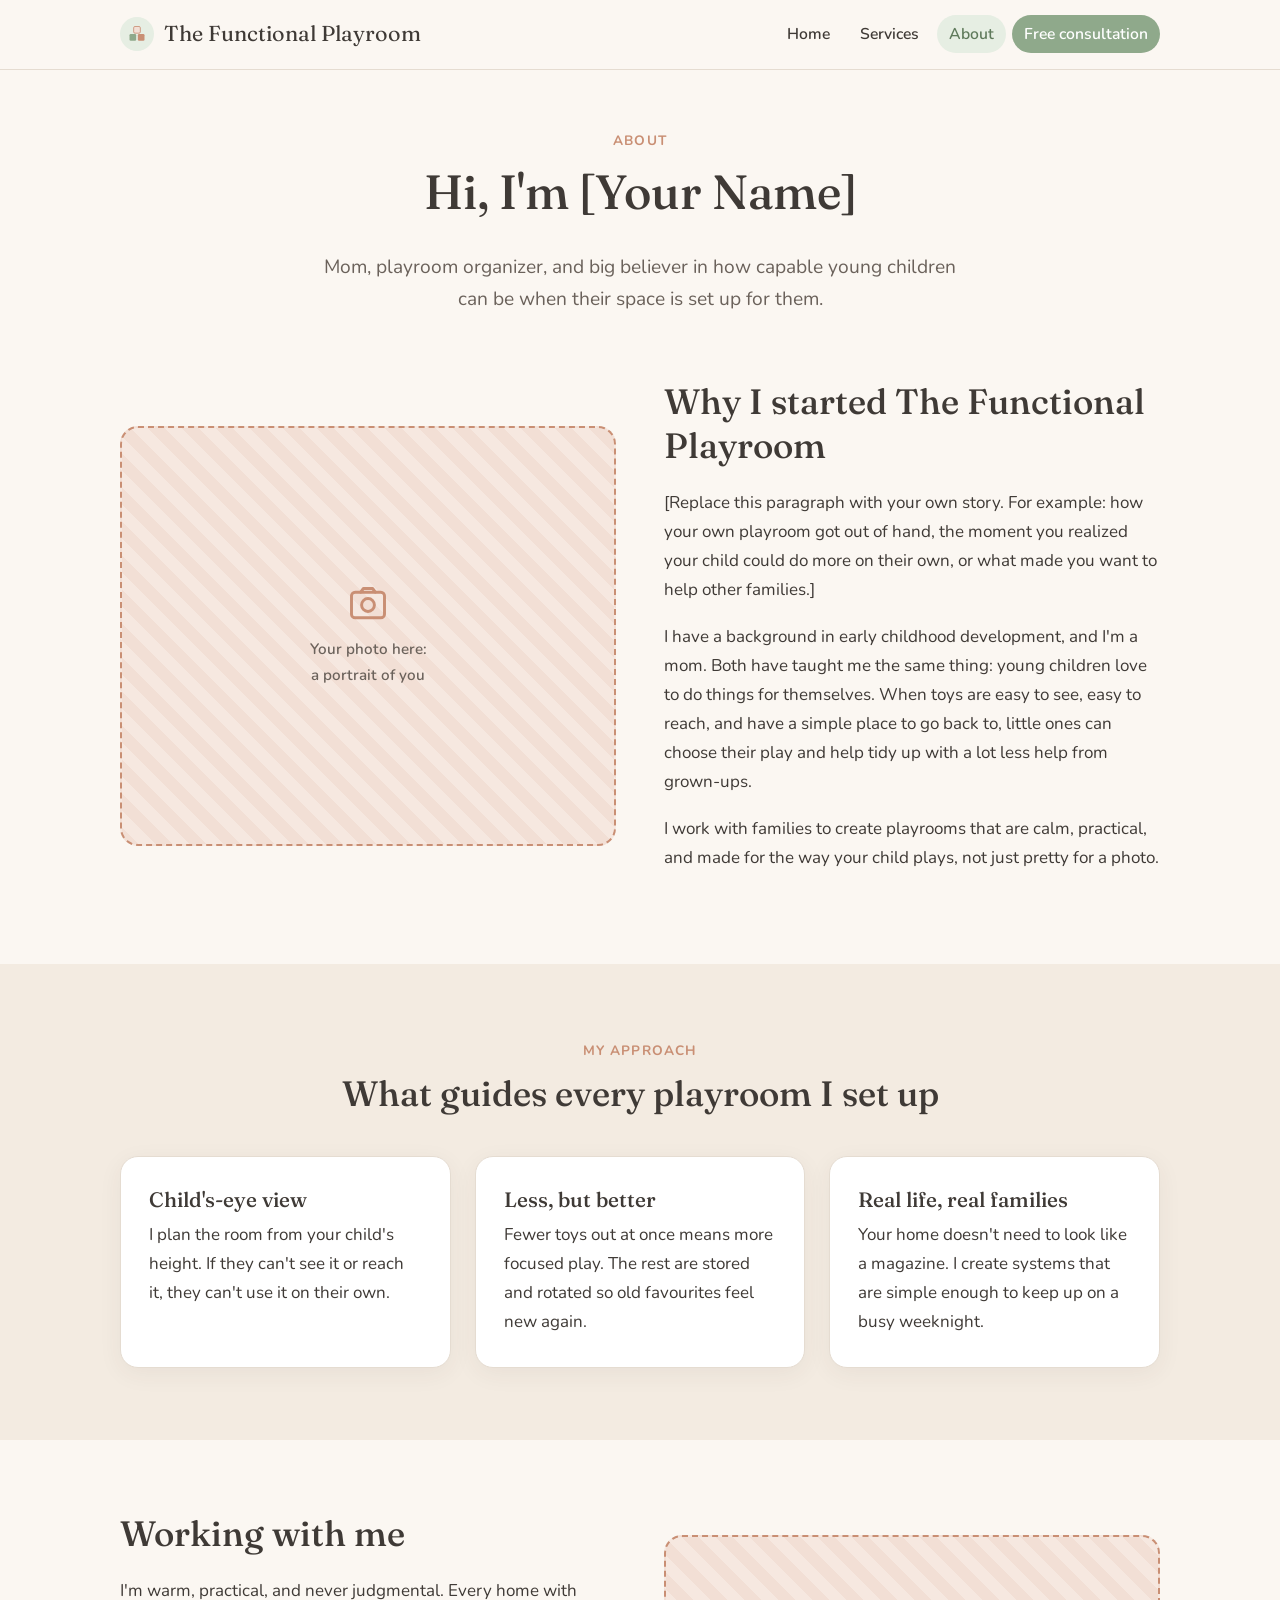
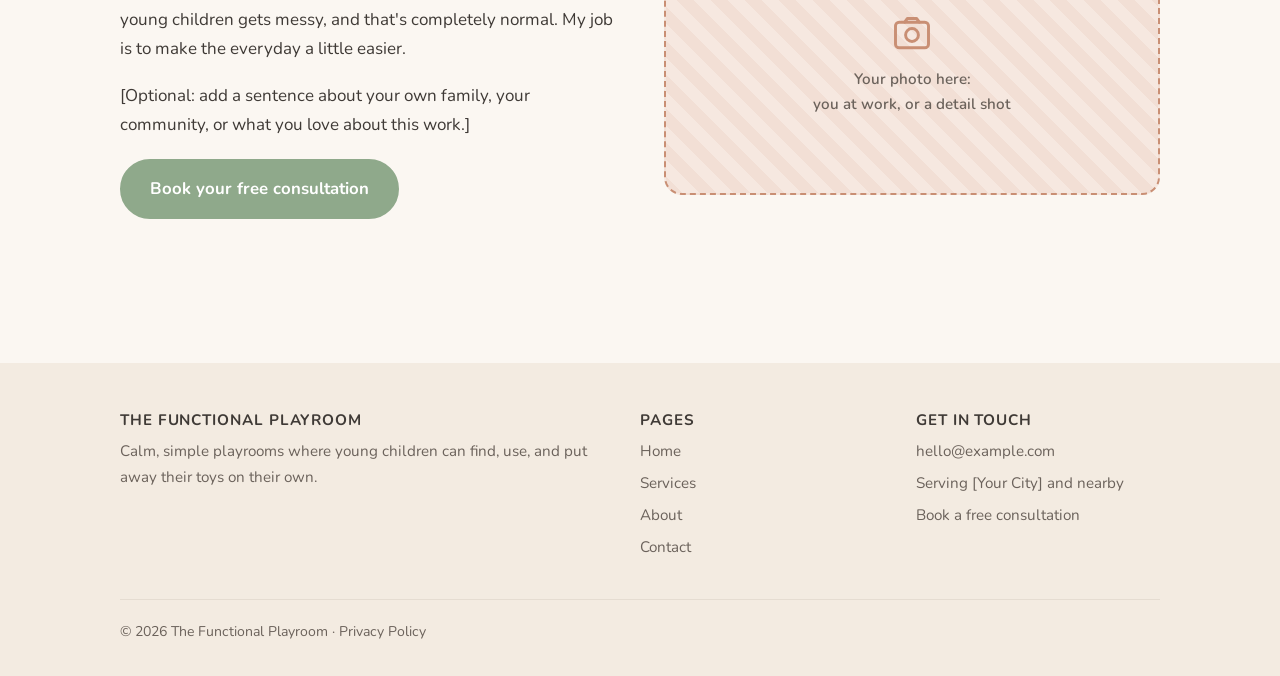
==== about.html @ 90bb5a56 "Build static website for The Functional Playroom Five pages (Home, Services, About, Contact, Privacy" ====
<!DOCTYPE html>
<html lang="en">
<head>
  <meta charset="UTF-8">
  <meta name="viewport" content="width=device-width, initial-scale=1">
  <title>About | The Functional Playroom</title>
  <meta name="description" content="Meet the mom behind The Functional Playroom, with a background in early childhood development.">
  <link rel="preconnect" href="https://fonts.googleapis.com">
  <link rel="preconnect" href="https://fonts.gstatic.com" crossorigin>
  <link href="https://fonts.googleapis.com/css2?family=Fraunces:opsz,wght@9..144,400;9..144,500&family=Nunito:wght@400;600;700&display=swap" rel="stylesheet">
  <link rel="stylesheet" href="css/styles.css">
  <link rel="icon" href="data:image/svg+xml,%3Csvg xmlns='http://www.w3.org/2000/svg' viewBox='0 0 32 32'%3E%3Ccircle cx='16' cy='16' r='16' fill='%23e6eee3'/%3E%3Crect x='8' y='15' width='7' height='7' rx='1.5' fill='%238fa98b'/%3E%3Crect x='17' y='15' width='7' height='7' rx='1.5' fill='%23c98f74'/%3E%3Crect x='12.5' y='8' width='7' height='7' rx='1.5' fill='%23f2dfd5'/%3E%3C/svg%3E">
</head>
<body>
  <a class="skip-link" href="#main">Skip to content</a>

  <!-- ===== HEADER (same on every page) ===== -->
  <header class="site-header">
    <div class="container header-inner">
      <a class="logo" href="index.html">
        <span class="logo-mark" aria-hidden="true">
          <svg viewBox="0 0 24 24"><rect x="3" y="12" width="8" height="8" rx="1.5" fill="#8fa98b"/><rect x="13" y="12" width="8" height="8" rx="1.5" fill="#c98f74"/><rect x="8" y="3" width="8" height="8" rx="1.5" fill="#f2dfd5" stroke="#c98f74" stroke-width="1"/></svg>
        </span>
        The Functional Playroom
      </a>
      <nav class="site-nav" aria-label="Main">
        <ul>
          <li><a href="index.html">Home</a></li>
          <li><a href="services.html">Services</a></li>
          <li><a href="about.html" aria-current="page">About</a></li>
          <li><a class="nav-cta" href="contact.html">Free consultation</a></li>
        </ul>
      </nav>
    </div>
  </header>

  <main id="main">

    <section class="page-hero">
      <div class="container">
        <span class="eyebrow">About</span>
        <h1>Hi, I'm [Your Name]</h1>
        <p class="lead">Mom, playroom organizer, and big believer in how capable young children can be when their space is set up for them.</p>
      </div>
    </section>

    <section class="section" style="padding-top: 24px;">
      <div class="container grid-2">
        <!-- PHOTO: a warm portrait of you -->
        <div class="photo-placeholder tall" role="img" aria-label="Photo coming soon">
          Your photo here:<br>a portrait of you
        </div>
        <div>
          <h2>Why I started The Functional Playroom</h2>
          <p>[Replace this paragraph with your own story. For example: how your own playroom got out of hand, the moment you realized your child could do more on their own, or what made you want to help other families.]</p>
          <p>I have a background in early childhood development, and I'm a mom. Both have taught me the same thing: young children love to do things for themselves. When toys are easy to see, easy to reach, and have a simple place to go back to, little ones can choose their play and help tidy up with a lot less help from grown-ups.</p>
          <p>I work with families to create playrooms that are calm, practical, and made for the way your child plays, not just pretty for a photo.</p>
        </div>
      </div>
    </section>

    <section class="section section-soft">
      <div class="container">
        <div class="section-intro">
          <span class="eyebrow">My approach</span>
          <h2>What guides every playroom I set up</h2>
        </div>
        <div class="grid-3">
          <div class="card">
            <h3>Child's-eye view</h3>
            <p>I plan the room from your child's height. If they can't see it or reach it, they can't use it on their own.</p>
          </div>
          <div class="card">
            <h3>Less, but better</h3>
            <p>Fewer toys out at once means more focused play. The rest are stored and rotated so old favourites feel new again.</p>
          </div>
          <div class="card">
            <h3>Real life, real families</h3>
            <p>Your home doesn't need to look like a magazine. I create systems that are simple enough to keep up on a busy weeknight.</p>
          </div>
        </div>
      </div>
    </section>

    <section class="section">
      <div class="container grid-2">
        <div>
          <h2>Working with me</h2>
          <p>I'm warm, practical, and never judgmental. Every home with young children gets messy, and that's completely normal. My job is to make the everyday a little easier.</p>
          <p>[Optional: add a sentence about your own family, your community, or what you love about this work.]</p>
          <a class="btn" href="contact.html">Book your free consultation</a>
        </div>
        <!-- PHOTO: you at work, or a detail shot of labels/shelves -->
        <div class="photo-placeholder" role="img" aria-label="Photo coming soon">
          Your photo here:<br>you at work, or a detail shot
        </div>
      </div>
    </section>

  </main>

  <!-- ===== FOOTER (same on every page) ===== -->
  <footer class="site-footer">
    <div class="container">
      <div class="footer-grid">
        <div>
          <h3>The Functional Playroom</h3>
          <p>Calm, simple playrooms where young children can find, use, and put away their toys on their own.</p>
        </div>
        <div>
          <h3>Pages</h3>
          <ul>
            <li><a href="index.html">Home</a></li>
            <li><a href="services.html">Services</a></li>
            <li><a href="about.html">About</a></li>
            <li><a href="contact.html">Contact</a></li>
          </ul>
        </div>
        <div>
          <h3>Get in touch</h3>
          <ul>
            <li><a href="mailto:hello@example.com">hello@example.com</a></li>
            <li>Serving [Your City] and nearby</li>
            <li><a href="contact.html">Book a free consultation</a></li>
          </ul>
        </div>
      </div>
      <div class="footer-bottom">
        &copy; 2026 The Functional Playroom &middot; <a href="privacy.html">Privacy Policy</a>
      </div>
    </div>
  </footer>
</body>
</html>
---- css/styles.css ----
/* =========================================================
   The Functional Playroom — site styles
   ---------------------------------------------------------
   To change the colours across the whole site, edit the
   values in the ":root" block just below. Everything else
   uses these names.
   ========================================================= */

:root {
  --cream: #fbf7f2;        /* main background */
  --white: #ffffff;
  --sand: #f3ebe1;         /* soft section background */
  --sage: #8fa98b;         /* main accent (buttons, links) */
  --sage-dark: #5f7a5b;    /* button hover, headings accent */
  --sage-light: #e6eee3;
  --blush: #f2dfd5;        /* warm highlight */
  --clay: #c98f74;         /* small warm details */
  --text: #3f3a36;         /* body text */
  --text-soft: #6b625b;    /* secondary text */
  --border: #e5dcd1;

  --radius: 18px;
  --shadow: 0 6px 24px rgba(63, 58, 54, 0.06);
  --max-width: 1080px;

  --font-body: "Nunito", "Segoe UI", Helvetica, Arial, sans-serif;
  --font-heading: "Fraunces", Georgia, "Times New Roman", serif;
}

/* ---------- Basics ---------- */

*,
*::before,
*::after {
  box-sizing: border-box;
}


body {
  margin: 0;
  background: var(--cream);
  color: var(--text);
  font-family: var(--font-body);
  font-size: 1.0625rem;
  line-height: 1.7;
  -webkit-font-smoothing: antialiased;
}

img {
  max-width: 100%;
  height: auto;
  display: block;
  border-radius: var(--radius);
}

h1,
h2,
h3 {
  font-family: var(--font-heading);
  font-weight: 500;
  line-height: 1.25;
  color: var(--text);
  margin: 0 0 0.6em;
}

h1 { font-size: clamp(2rem, 5vw, 3rem); }
h2 { font-size: clamp(1.6rem, 3.5vw, 2.2rem); }
h3 { font-size: 1.3rem; }

p { margin: 0 0 1.1em; }

a {
  color: var(--sage-dark);
  text-underline-offset: 3px;
}

a:hover { color: var(--text); }

:focus-visible {
  outline: 3px solid var(--clay);
  outline-offset: 3px;
}

.container {
  width: 100%;
  max-width: var(--max-width);
  margin: 0 auto;
  padding: 0 20px;
}

.skip-link {
  position: absolute;
  left: -999px;
  top: 8px;
  background: var(--white);
  padding: 8px 14px;
  border-radius: 8px;
  z-index: 100;
}

.skip-link:focus { left: 8px; }

/* ---------- Header & navigation ---------- */

.site-header {
  background: var(--cream);
  border-bottom: 1px solid var(--border);
  position: sticky;
  top: 0;
  z-index: 50;
}

.header-inner {
  display: flex;
  align-items: center;
  justify-content: space-between;
  gap: 16px;
  padding-top: 16px;
  padding-bottom: 16px;
  flex-wrap: wrap;
}

.logo {
  font-family: var(--font-heading);
  font-size: 1.35rem;
  color: var(--text);
  text-decoration: none;
  display: flex;
  align-items: center;
  gap: 10px;
}

.logo-mark {
  width: 34px;
  height: 34px;
  border-radius: 50%;
  background: var(--sage-light);
  display: grid;
  place-items: center;
  flex-shrink: 0;
}

.logo-mark svg {
  width: 20px;
  height: 20px;
}

.site-nav ul {
  list-style: none;
  margin: 0;
  padding: 0;
  display: flex;
  flex-wrap: wrap;
  align-items: center;
  gap: 4px 6px;
}

.site-nav a {
  text-decoration: none;
  color: var(--text);
  padding: 8px 12px;
  border-radius: 999px;
  font-weight: 600;
  font-size: 0.98rem;
}

.site-nav a:hover { background: var(--sand); }

.site-nav a[aria-current="page"] {
  background: var(--sage-light);
  color: var(--sage-dark);
}

.site-nav .nav-cta {
  background: var(--sage);
  color: var(--white);
}

.site-nav .nav-cta:hover,
.site-nav .nav-cta[aria-current="page"] {
  background: var(--sage-dark);
  color: var(--white);
}

/* ---------- Buttons ---------- */

.btn {
  display: inline-block;
  background: var(--sage);
  color: var(--white);
  font-family: var(--font-body);
  font-weight: 700;
  font-size: 1.05rem;
  padding: 14px 28px;
  border-radius: 999px;
  border: 2px solid var(--sage);
  text-decoration: none;
  cursor: pointer;
  transition: background 0.2s ease, border-color 0.2s ease;
}

.btn:hover {
  background: var(--sage-dark);
  border-color: var(--sage-dark);
  color: var(--white);
}

.btn-outline {
  background: transparent;
  color: var(--sage-dark);
}

.btn-outline:hover {
  background: var(--sage-light);
  color: var(--sage-dark);
  border-color: var(--sage);
}

.btn-row {
  display: flex;
  flex-wrap: wrap;
  gap: 12px;
  margin-top: 8px;
}

/* ---------- Sections ---------- */

.section {
  padding: 72px 0;
}

.section-soft { background: var(--sand); }
.section-sage { background: var(--sage-light); }

.section-intro {
  max-width: 680px;
  margin: 0 auto 40px;
  text-align: center;
}

.eyebrow {
  display: inline-block;
  font-size: 0.85rem;
  font-weight: 700;
  letter-spacing: 0.08em;
  text-transform: uppercase;
  color: var(--clay);
  margin-bottom: 10px;
}

.lead {
  font-size: 1.2rem;
  color: var(--text-soft);
}

/* ---------- Hero ---------- */

.hero {
  padding: 64px 0 72px;
}

.hero-grid {
  display: grid;
  grid-template-columns: 1.05fr 1fr;
  gap: 48px;
  align-items: center;
}

.page-hero {
  padding: 56px 0 40px;
  text-align: center;
}

.page-hero .lead {
  max-width: 640px;
  margin: 0 auto;
}

/* ---------- Photo placeholders ---------- */
/* Replace each <div class="photo-placeholder"> with an
   <img src="images/your-photo.jpg" alt="description">
   when your photos are ready. See README.md. */

.photo-placeholder {
  background: repeating-linear-gradient(
      45deg,
      var(--blush),
      var(--blush) 12px,
      #f6e8e0 12px,
      #f6e8e0 24px
    );
  border: 2px dashed var(--clay);
  border-radius: var(--radius);
  color: var(--text-soft);
  display: flex;
  flex-direction: column;
  align-items: center;
  justify-content: center;
  text-align: center;
  padding: 24px;
  min-height: 260px;
  font-weight: 600;
  font-size: 0.95rem;
}

.photo-placeholder::before {
  content: "";
  width: 44px;
  height: 44px;
  margin-bottom: 10px;
  background: no-repeat center / contain
    url("data:image/svg+xml,%3Csvg xmlns='http://www.w3.org/2000/svg' viewBox='0 0 24 24' fill='none' stroke='%23c98f74' stroke-width='1.6' stroke-linecap='round' stroke-linejoin='round'%3E%3Crect x='3' y='5' width='18' height='14' rx='2'/%3E%3Ccircle cx='12' cy='12' r='3.5'/%3E%3Cpath d='M8 5l1.5-2h5L16 5'/%3E%3C/svg%3E");
}

.photo-placeholder.tall { min-height: 420px; }
.photo-placeholder.short { min-height: 200px; }

/* ---------- Cards & grids ---------- */

.grid-3 {
  display: grid;
  grid-template-columns: repeat(3, 1fr);
  gap: 24px;
}

.grid-2 {
  display: grid;
  grid-template-columns: repeat(2, 1fr);
  gap: 48px;
  align-items: center;
}

.card {
  background: var(--white);
  border: 1px solid var(--border);
  border-radius: var(--radius);
  padding: 30px 28px;
  box-shadow: var(--shadow);
}

.card h3 { margin-bottom: 0.4em; }
.card p:last-child { margin-bottom: 0; }

.icon-circle {
  width: 52px;
  height: 52px;
  border-radius: 50%;
  background: var(--sage-light);
  display: grid;
  place-items: center;
  margin-bottom: 16px;
}

.icon-circle svg {
  width: 26px;
  height: 26px;
  stroke: var(--sage-dark);
}

.check-list {
  list-style: none;
  padding: 0;
  margin: 0 0 1.2em;
}

.check-list li {
  position: relative;
  padding-left: 32px;
  margin-bottom: 10px;
}

.check-list li::before {
  content: "";
  position: absolute;
  left: 0;
  top: 0.45em;
  width: 18px;
  height: 18px;
  border-radius: 50%;
  background: var(--sage-light)
    url("data:image/svg+xml,%3Csvg xmlns='http://www.w3.org/2000/svg' viewBox='0 0 24 24' fill='none' stroke='%235f7a5b' stroke-width='3' stroke-linecap='round' stroke-linejoin='round'%3E%3Cpath d='M6 12l4 4 8-8'/%3E%3C/svg%3E")
    no-repeat center / 12px;
}

/* ---------- Steps ---------- */

.steps {
  list-style: none;
  padding: 0;
  margin: 0;
  display: grid;
  grid-template-columns: repeat(4, 1fr);
  gap: 24px;
  counter-reset: step;
}

.steps li {
  counter-increment: step;
  background: var(--white);
  border-radius: var(--radius);
  padding: 28px 24px;
  border: 1px solid var(--border);
}

.steps li::before {
  content: counter(step);
  display: grid;
  place-items: center;
  width: 40px;
  height: 40px;
  border-radius: 50%;
  background: var(--blush);
  color: var(--text);
  font-family: var(--font-heading);
  font-size: 1.2rem;
  margin-bottom: 14px;
}

.steps h3 { font-size: 1.15rem; }
.steps p { margin: 0; color: var(--text-soft); font-size: 0.98rem; }

/* ---------- Services page ---------- */

.service {
  display: grid;
  grid-template-columns: 1fr 1fr;
  gap: 48px;
  align-items: center;
  padding: 48px 0;
  border-bottom: 1px solid var(--border);
}

.service:last-child { border-bottom: 0; }

.service.reverse .service-photo { order: 2; }

.service-meta {
  font-size: 0.95rem;
  color: var(--text-soft);
  background: var(--sand);
  border-radius: 12px;
  padding: 12px 16px;
  margin-bottom: 1.2em;
}

/* ---------- FAQ ---------- */

.faq {
  max-width: 760px;
  margin: 0 auto;
}

.faq details {
  background: var(--white);
  border: 1px solid var(--border);
  border-radius: 14px;
  padding: 18px 22px;
  margin-bottom: 12px;
}

.faq summary {
  cursor: pointer;
  font-weight: 700;
  list-style: none;
  position: relative;
  padding-right: 28px;
}

.faq summary::-webkit-details-marker { display: none; }

.faq summary::after {
  content: "+";
  position: absolute;
  right: 0;
  top: -2px;
  font-size: 1.4rem;
  color: var(--sage-dark);
}

.faq details[open] summary::after { content: "–"; }

.faq details p {
  margin: 12px 0 0;
  color: var(--text-soft);
}

/* ---------- Call-to-action band ---------- */

.cta-band {
  background: var(--sage-light);
  border-radius: 28px;
  padding: 56px 32px;
  text-align: center;
}

.cta-band p {
  max-width: 560px;
  margin: 0 auto 24px;
  color: var(--text-soft);
}

/* ---------- Contact form ---------- */

.contact-grid {
  display: grid;
  grid-template-columns: 1.4fr 1fr;
  gap: 40px;
  align-items: start;
}

.form-card {
  background: var(--white);
  border: 1px solid var(--border);
  border-radius: var(--radius);
  padding: 32px;
  box-shadow: var(--shadow);
}

.form-row {
  display: grid;
  grid-template-columns: 1fr 1fr;
  gap: 16px;
}

.field { margin-bottom: 18px; }

.field label,
.field legend {
  display: block;
  font-weight: 700;
  margin-bottom: 6px;
  font-size: 0.98rem;
}

.field .optional {
  font-weight: 400;
  color: var(--text-soft);
  font-size: 0.9rem;
}

.field input[type="text"],
.field input[type="email"],
.field input[type="tel"],
.field select,
.field textarea {
  width: 100%;
  font: inherit;
  font-size: 1rem; /* 16px+ stops phones from zooming in */
  color: var(--text);
  background: var(--cream);
  border: 1.5px solid var(--border);
  border-radius: 12px;
  padding: 12px 14px;
}

.field textarea {
  min-height: 140px;
  resize: vertical;
}

.field input:focus,
.field select:focus,
.field textarea:focus {
  outline: none;
  border-color: var(--sage);
  background: var(--white);
  box-shadow: 0 0 0 3px var(--sage-light);
}

fieldset.field {
  border: 0;
  padding: 0;
  margin: 0 0 18px;
}

.choice {
  display: flex;
  align-items: flex-start;
  gap: 10px;
  margin-bottom: 8px;
  font-weight: 400;
}

.choice input {
  margin-top: 6px;
  width: 18px;
  height: 18px;
  accent-color: var(--sage-dark);
  flex-shrink: 0;
}

.inline-choices {
  display: flex;
  flex-wrap: wrap;
  gap: 4px 24px;
}

.form-note {
  font-size: 0.9rem;
  color: var(--text-soft);
  margin-top: 14px;
}

.hidden-field {
  position: absolute;
  left: -5000px;
}

.contact-aside .card { margin-bottom: 20px; }

/* ---------- Simple text pages (privacy) ---------- */

.prose {
  max-width: 760px;
  margin: 0 auto;
}

.prose h2 {
  font-size: 1.5rem;
  margin-top: 2em;
}

.prose ul { padding-left: 1.3em; }
.prose li { margin-bottom: 0.4em; }

.notice {
  background: var(--blush);
  border-radius: 14px;
  padding: 16px 20px;
  font-size: 0.95rem;
}

/* ---------- Footer ---------- */

.site-footer {
  background: var(--sand);
  padding: 48px 0 32px;
  margin-top: 72px;
  font-size: 0.95rem;
  color: var(--text-soft);
}

.footer-grid {
  display: grid;
  grid-template-columns: 2fr 1fr 1fr;
  gap: 32px;
}

.site-footer h3 {
  font-family: var(--font-body);
  font-size: 0.95rem;
  font-weight: 700;
  text-transform: uppercase;
  letter-spacing: 0.06em;
  color: var(--text);
}

.site-footer ul {
  list-style: none;
  padding: 0;
  margin: 0;
}

.site-footer li { margin-bottom: 6px; }

.site-footer a {
  color: var(--text-soft);
  text-decoration: none;
}

.site-footer a:hover {
  color: var(--text);
  text-decoration: underline;
}

.footer-bottom {
  border-top: 1px solid var(--border);
  margin-top: 32px;
  padding-top: 20px;
  font-size: 0.88rem;
}

/* ---------- Helpers ---------- */

.text-center { text-align: center; }
.mt-0 { margin-top: 0; }
.mb-0 { margin-bottom: 0; }

/* =========================================================
   Tablets and phones
   ========================================================= */

@media (max-width: 900px) {
  .steps { grid-template-columns: repeat(2, 1fr); }
  .grid-3 { grid-template-columns: 1fr 1fr; }
  .contact-grid { grid-template-columns: 1fr; }
  .footer-grid { grid-template-columns: 1fr 1fr; }
  .footer-grid > :first-child { grid-column: 1 / -1; }
}

@media (max-width: 720px) {
  body { font-size: 1rem; }

  .header-inner {
    flex-direction: column;
    align-items: center;
    padding-top: 12px;
    padding-bottom: 10px;
    gap: 8px;
  }

  .site-header { position: static; }

  .site-nav ul { justify-content: center; }
  .site-nav a { padding: 6px 10px; font-size: 0.95rem; }

  .section { padding: 52px 0; }
  .hero { padding: 36px 0 52px; }
  .page-hero { padding: 40px 0 24px; }

  .hero-grid,
  .grid-2,
  .grid-3,
  .service,
  .form-row {
    grid-template-columns: 1fr;
    gap: 28px;
  }

  .form-row { gap: 0; }

  /* On phones, show the photo above the text for every service */
  .service.reverse .service-photo { order: 0; }

  .steps { grid-template-columns: 1fr; }

  .photo-placeholder { min-height: 220px; }
  .photo-placeholder.tall { min-height: 300px; }

  .btn { width: 100%; text-align: center; }
  .btn-row { flex-direction: column; }

  .form-card { padding: 22px 18px; }
  .cta-band { padding: 40px 20px; border-radius: 20px; }

  .footer-grid { grid-template-columns: 1fr; }
}
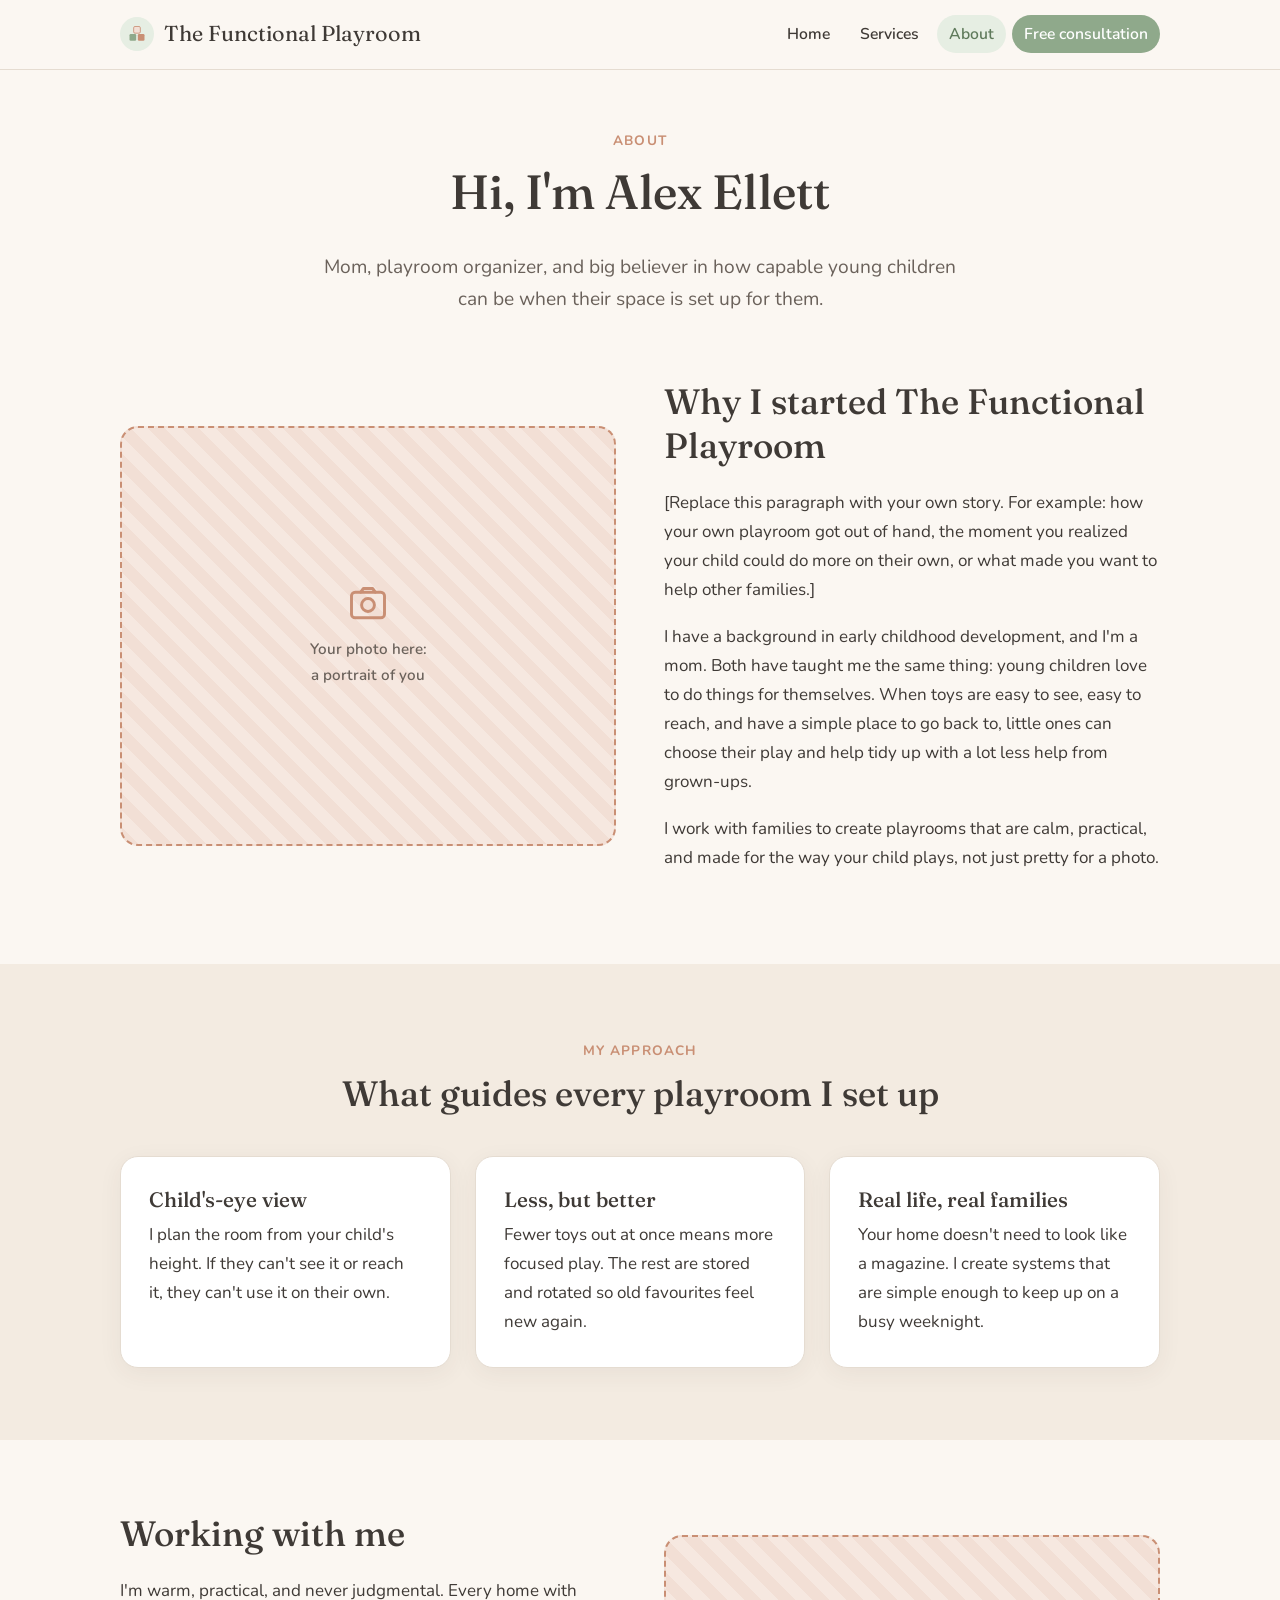
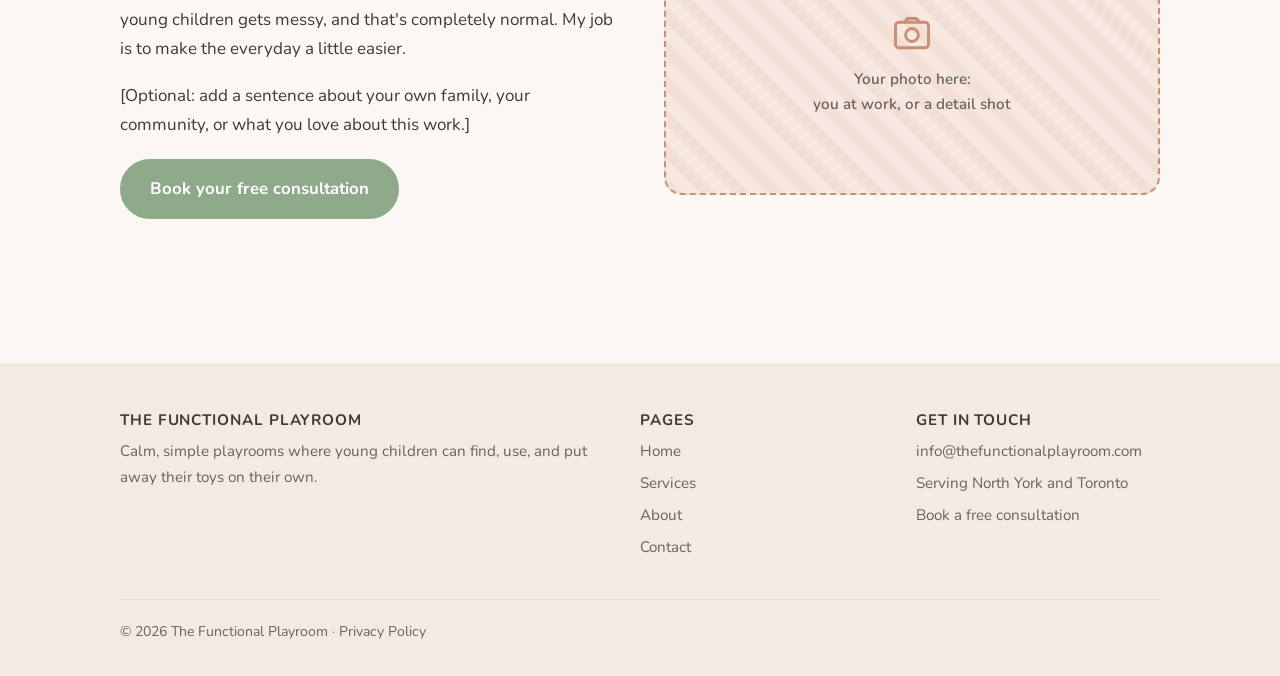
==== commit aeafc08f: "Fill in owner name, email, service area, and reply time Co-Authored-By: Claude Opus 5.5 <noreply@ant" ====
--- a/about.html
+++ b/about.html
@@ -39,7 +39,7 @@
     <section class="page-hero">
       <div class="container">
         <span class="eyebrow">About</span>
-        <h1>Hi, I'm [Your Name]</h1>
+        <h1>Hi, I'm Alex Ellett</h1>
         <p class="lead">Mom, playroom organizer, and big believer in how capable young children can be when their space is set up for them.</p>
       </div>
     </section>
@@ -119,8 +119,8 @@
         <div>
           <h3>Get in touch</h3>
           <ul>
-            <li><a href="mailto:hello@example.com">hello@example.com</a></li>
-            <li>Serving [Your City] and nearby</li>
+            <li><a href="mailto:info@thefunctionalplayroom.com">info@thefunctionalplayroom.com</a></li>
+            <li>Serving North York and Toronto</li>
             <li><a href="contact.html">Book a free consultation</a></li>
           </ul>
         </div>
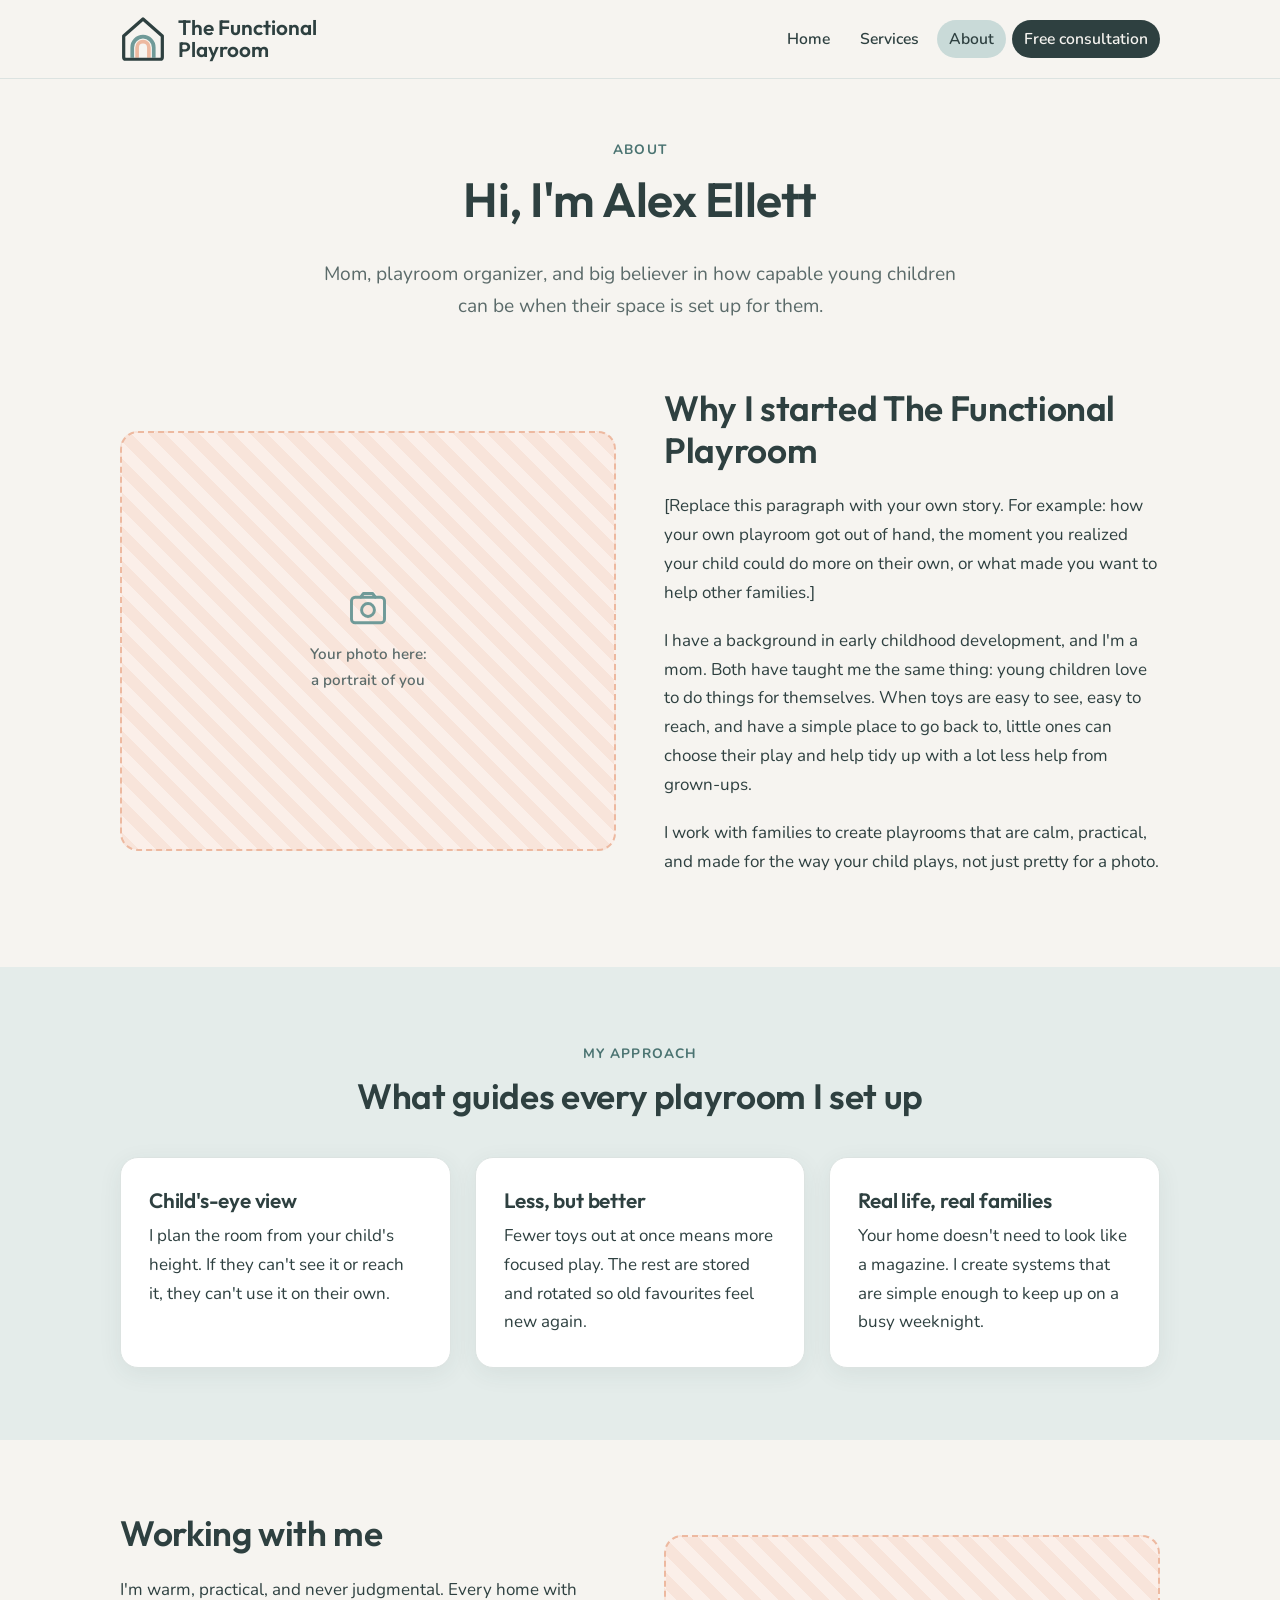
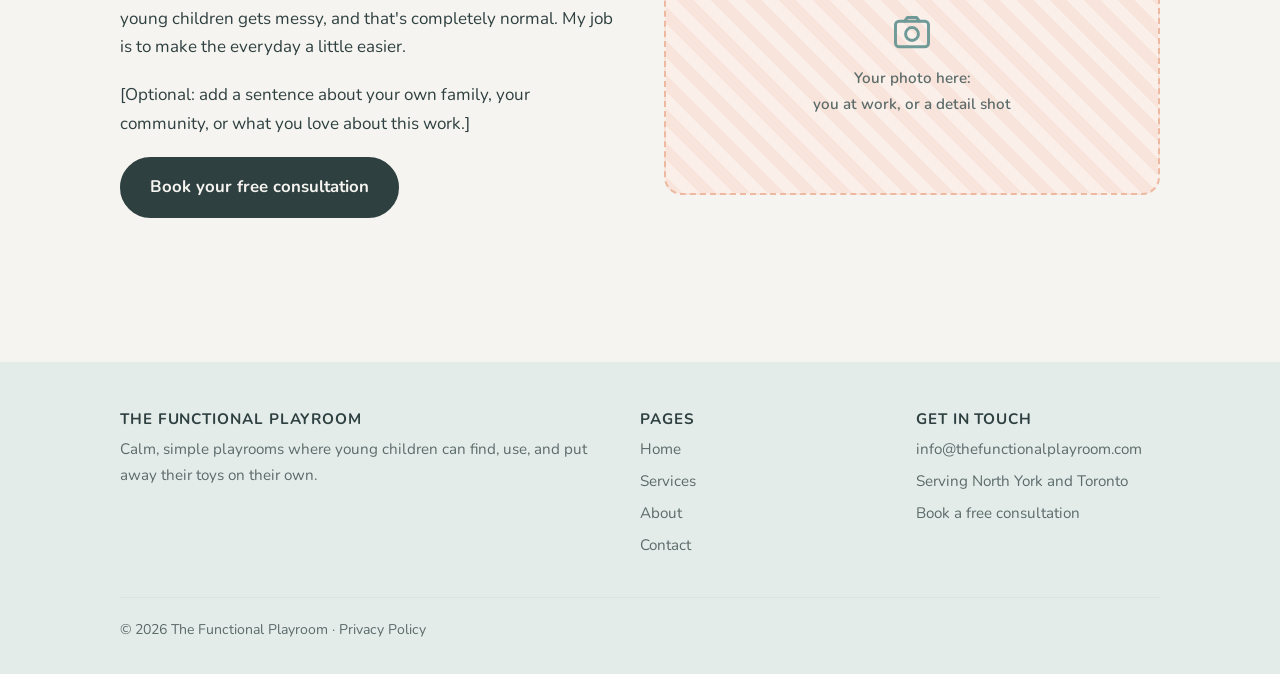
==== commit 6cec329a: "Apply brand colours, logo, and Outfit headings Replaces the placeholder palette with the logo colour" ====
--- a/about.html
+++ b/about.html
@@ -7,9 +7,10 @@
   <meta name="description" content="Meet the mom behind The Functional Playroom, with a background in early childhood development.">
   <link rel="preconnect" href="https://fonts.googleapis.com">
   <link rel="preconnect" href="https://fonts.gstatic.com" crossorigin>
-  <link href="https://fonts.googleapis.com/css2?family=Fraunces:opsz,wght@9..144,400;9..144,500&family=Nunito:wght@400;600;700&display=swap" rel="stylesheet">
+  <link href="https://fonts.googleapis.com/css2?family=Outfit:wght@500;600&family=Nunito:wght@400;600;700&display=swap" rel="stylesheet">
   <link rel="stylesheet" href="css/styles.css">
-  <link rel="icon" href="data:image/svg+xml,%3Csvg xmlns='http://www.w3.org/2000/svg' viewBox='0 0 32 32'%3E%3Ccircle cx='16' cy='16' r='16' fill='%23e6eee3'/%3E%3Crect x='8' y='15' width='7' height='7' rx='1.5' fill='%238fa98b'/%3E%3Crect x='17' y='15' width='7' height='7' rx='1.5' fill='%23c98f74'/%3E%3Crect x='12.5' y='8' width='7' height='7' rx='1.5' fill='%23f2dfd5'/%3E%3C/svg%3E">
+  <link rel="icon" href="data:image/svg+xml,%3Csvg xmlns='http://www.w3.org/2000/svg' viewBox='280 270 520 520'%3E%3Crect x='280' y='270' width='520' height='520' rx='110' fill='%23F6F4F0'/%3E%3Cpath d='M423 745V632a117 117 0 0 1 234 0v113' fill='none' stroke='%236F9A98' stroke-width='44'/%3E%3Cpath d='M476 745V632a64 64 0 0 1 128 0v113' fill='none' stroke='%23EDB9A0' stroke-width='44'/%3E%3Cpath d='M540 322 330 507v231q0 22 22 22h376q22 0 22-22V507Z' fill='none' stroke='%232E4040' stroke-width='40' stroke-linejoin='round'/%3E%3C/svg%3E">
+  <link rel="apple-touch-icon" href="images/brand/logo-mark.png">
 </head>
 <body>
   <a class="skip-link" href="#main">Skip to content</a>
@@ -17,11 +18,9 @@
   <!-- ===== HEADER (same on every page) ===== -->
   <header class="site-header">
     <div class="container header-inner">
-      <a class="logo" href="index.html">
-        <span class="logo-mark" aria-hidden="true">
-          <svg viewBox="0 0 24 24"><rect x="3" y="12" width="8" height="8" rx="1.5" fill="#8fa98b"/><rect x="13" y="12" width="8" height="8" rx="1.5" fill="#c98f74"/><rect x="8" y="3" width="8" height="8" rx="1.5" fill="#f2dfd5" stroke="#c98f74" stroke-width="1"/></svg>
-        </span>
-        The Functional Playroom
+      <a class="logo" href="index.html" aria-label="The Functional Playroom, home">
+        <span class="logo-mark"><svg viewBox="300 290 480 500" aria-hidden="true"><path d="M423 745V632a117 117 0 0 1 234 0v113" fill="none" stroke="#6F9A98" stroke-width="40"/><path d="M476 745V632a64 64 0 0 1 128 0v113" fill="none" stroke="#EDB9A0" stroke-width="40"/><path d="M540 322 330 507v231q0 22 22 22h376q22 0 22-22V507Z" fill="none" stroke="#2E4040" stroke-width="35" stroke-linejoin="round"/></svg></span>
+        <span>The Functional<br>Playroom</span>
       </a>
       <nav class="site-nav" aria-label="Main">
         <ul>
--- a/css/styles.css
+++ b/css/styles.css
@@ -7,24 +7,29 @@
    ========================================================= */
 
 :root {
-  --cream: #fbf7f2;        /* main background */
-  --white: #ffffff;
-  --sand: #f3ebe1;         /* soft section background */
-  --sage: #8fa98b;         /* main accent (buttons, links) */
-  --sage-dark: #5f7a5b;    /* button hover, headings accent */
-  --sage-light: #e6eee3;
-  --blush: #f2dfd5;        /* warm highlight */
-  --clay: #c98f74;         /* small warm details */
-  --text: #3f3a36;         /* body text */
-  --text-soft: #6b625b;    /* secondary text */
-  --border: #e5dcd1;
+  /* Brand colours (from the logo) */
+  --dark-green: #2e4040;        /* lettering, outlines, buttons */
+  --off-white: #f6f4f0;         /* main background */
+  --eucalyptus: #6f9a98;        /* outer arch: accents */
+  --peach: #edb9a0;             /* inner arch: warm accents */
+  --light-eucalyptus: #c9dad8;  /* panels and highlights */
+
+  /* Supporting shades of the brand colours */
+  --white: #ffffff;             /* cards */
+  --mist: #e4ecea;              /* soft section background */
+  --eucalyptus-deep: #4a7371;   /* links and small coloured text (readable) */
+  --peach-light: #f8e4da;       /* photo placeholders */
+  --button-hover: #415858;      /* button hover */
+  --text: var(--dark-green);    /* body text */
+  --text-soft: #5b6b6a;         /* secondary text */
+  --border: #dce3e1;
 
   --radius: 18px;
-  --shadow: 0 6px 24px rgba(63, 58, 54, 0.06);
+  --shadow: 0 6px 24px rgba(46, 64, 64, 0.07);
   --max-width: 1080px;
 
   --font-body: "Nunito", "Segoe UI", Helvetica, Arial, sans-serif;
-  --font-heading: "Fraunces", Georgia, "Times New Roman", serif;
+  --font-heading: "Outfit", "Nunito", "Segoe UI", Helvetica, Arial, sans-serif;
 }
 
 /* ---------- Basics ---------- */
@@ -38,7 +43,7 @@
 
 body {
   margin: 0;
-  background: var(--cream);
+  background: var(--off-white);
   color: var(--text);
   font-family: var(--font-body);
   font-size: 1.0625rem;
@@ -57,8 +62,9 @@
 h2,
 h3 {
   font-family: var(--font-heading);
-  font-weight: 500;
-  line-height: 1.25;
+  font-weight: 600;
+  line-height: 1.2;
+  letter-spacing: -0.01em;
   color: var(--text);
   margin: 0 0 0.6em;
 }
@@ -70,14 +76,14 @@
 p { margin: 0 0 1.1em; }
 
 a {
-  color: var(--sage-dark);
+  color: var(--eucalyptus-deep);
   text-underline-offset: 3px;
 }
 
 a:hover { color: var(--text); }
 
 :focus-visible {
-  outline: 3px solid var(--clay);
+  outline: 3px solid var(--eucalyptus-deep);
   outline-offset: 3px;
 }
 
@@ -103,7 +109,7 @@
 /* ---------- Header & navigation ---------- */
 
 .site-header {
-  background: var(--cream);
+  background: var(--off-white);
   border-bottom: 1px solid var(--border);
   position: sticky;
   top: 0;
@@ -122,27 +128,26 @@
 
 .logo {
   font-family: var(--font-heading);
-  font-size: 1.35rem;
-  color: var(--text);
+  font-weight: 600;
+  font-size: 1.3rem;
+  line-height: 1.05;
+  color: var(--dark-green);
   text-decoration: none;
   display: flex;
   align-items: center;
-  gap: 10px;
+  gap: 12px;
 }
 
 .logo-mark {
-  width: 34px;
-  height: 34px;
-  border-radius: 50%;
-  background: var(--sage-light);
-  display: grid;
-  place-items: center;
+  width: 46px;
+  height: 46px;
   flex-shrink: 0;
 }
 
 .logo-mark svg {
-  width: 20px;
-  height: 20px;
+  width: 100%;
+  height: 100%;
+  display: block;
 }
 
 .site-nav ul {
@@ -164,56 +169,57 @@
   font-size: 0.98rem;
 }
 
-.site-nav a:hover { background: var(--sand); }
+.site-nav a:hover { background: var(--mist); }
 
 .site-nav a[aria-current="page"] {
-  background: var(--sage-light);
-  color: var(--sage-dark);
+  background: var(--light-eucalyptus);
+  color: var(--dark-green);
 }
 
 .site-nav .nav-cta {
-  background: var(--sage);
-  color: var(--white);
+  background: var(--dark-green);
+  color: var(--off-white);
 }
 
 .site-nav .nav-cta:hover,
 .site-nav .nav-cta[aria-current="page"] {
-  background: var(--sage-dark);
-  color: var(--white);
+  background: var(--button-hover);
+  color: var(--off-white);
 }
 
 /* ---------- Buttons ---------- */
 
 .btn {
   display: inline-block;
-  background: var(--sage);
-  color: var(--white);
+  background: var(--dark-green);
+  color: var(--off-white);
   font-family: var(--font-body);
   font-weight: 700;
   font-size: 1.05rem;
   padding: 14px 28px;
   border-radius: 999px;
-  border: 2px solid var(--sage);
+  border: 2px solid var(--dark-green);
   text-decoration: none;
   cursor: pointer;
   transition: background 0.2s ease, border-color 0.2s ease;
 }
 
 .btn:hover {
-  background: var(--sage-dark);
-  border-color: var(--sage-dark);
-  color: var(--white);
+  background: var(--button-hover);
+  border-color: var(--button-hover);
+  color: var(--off-white);
 }
 
 .btn-outline {
   background: transparent;
-  color: var(--sage-dark);
+  color: var(--dark-green);
+  border-color: var(--eucalyptus);
 }
 
 .btn-outline:hover {
-  background: var(--sage-light);
-  color: var(--sage-dark);
-  border-color: var(--sage);
+  background: var(--light-eucalyptus);
+  color: var(--dark-green);
+  border-color: var(--eucalyptus);
 }
 
 .btn-row {
@@ -229,8 +235,8 @@
   padding: 72px 0;
 }
 
-.section-soft { background: var(--sand); }
-.section-sage { background: var(--sage-light); }
+.section-soft { background: var(--mist); }
+.section-sage { background: var(--light-eucalyptus); }
 
 .section-intro {
   max-width: 680px;
@@ -244,7 +250,7 @@
   font-weight: 700;
   letter-spacing: 0.08em;
   text-transform: uppercase;
-  color: var(--clay);
+  color: var(--eucalyptus-deep);
   margin-bottom: 10px;
 }
 
@@ -284,12 +290,12 @@
 .photo-placeholder {
   background: repeating-linear-gradient(
       45deg,
-      var(--blush),
-      var(--blush) 12px,
-      #f6e8e0 12px,
-      #f6e8e0 24px
+      var(--peach-light),
+      var(--peach-light) 12px,
+      #fbefe9 12px,
+      #fbefe9 24px
     );
-  border: 2px dashed var(--clay);
+  border: 2px dashed var(--peach);
   border-radius: var(--radius);
   color: var(--text-soft);
   display: flex;
@@ -309,7 +315,7 @@
   height: 44px;
   margin-bottom: 10px;
   background: no-repeat center / contain
-    url("data:image/svg+xml,%3Csvg xmlns='http://www.w3.org/2000/svg' viewBox='0 0 24 24' fill='none' stroke='%23c98f74' stroke-width='1.6' stroke-linecap='round' stroke-linejoin='round'%3E%3Crect x='3' y='5' width='18' height='14' rx='2'/%3E%3Ccircle cx='12' cy='12' r='3.5'/%3E%3Cpath d='M8 5l1.5-2h5L16 5'/%3E%3C/svg%3E");
+    url("data:image/svg+xml,%3Csvg xmlns='http://www.w3.org/2000/svg' viewBox='0 0 24 24' fill='none' stroke='%236f9a98' stroke-width='1.6' stroke-linecap='round' stroke-linejoin='round'%3E%3Crect x='3' y='5' width='18' height='14' rx='2'/%3E%3Ccircle cx='12' cy='12' r='3.5'/%3E%3Cpath d='M8 5l1.5-2h5L16 5'/%3E%3C/svg%3E");
 }
 
 .photo-placeholder.tall { min-height: 420px; }
@@ -345,7 +351,7 @@
   width: 52px;
   height: 52px;
   border-radius: 50%;
-  background: var(--sage-light);
+  background: var(--light-eucalyptus);
   display: grid;
   place-items: center;
   margin-bottom: 16px;
@@ -354,7 +360,7 @@
 .icon-circle svg {
   width: 26px;
   height: 26px;
-  stroke: var(--sage-dark);
+  stroke: var(--eucalyptus-deep);
 }
 
 .check-list {
@@ -377,8 +383,8 @@
   width: 18px;
   height: 18px;
   border-radius: 50%;
-  background: var(--sage-light)
-    url("data:image/svg+xml,%3Csvg xmlns='http://www.w3.org/2000/svg' viewBox='0 0 24 24' fill='none' stroke='%235f7a5b' stroke-width='3' stroke-linecap='round' stroke-linejoin='round'%3E%3Cpath d='M6 12l4 4 8-8'/%3E%3C/svg%3E")
+  background: var(--light-eucalyptus)
+    url("data:image/svg+xml,%3Csvg xmlns='http://www.w3.org/2000/svg' viewBox='0 0 24 24' fill='none' stroke='%232e4040' stroke-width='3' stroke-linecap='round' stroke-linejoin='round'%3E%3Cpath d='M6 12l4 4 8-8'/%3E%3C/svg%3E")
     no-repeat center / 12px;
 }
 
@@ -409,8 +415,8 @@
   width: 40px;
   height: 40px;
   border-radius: 50%;
-  background: var(--blush);
-  color: var(--text);
+  background: var(--peach);
+  color: var(--dark-green);
   font-family: var(--font-heading);
   font-size: 1.2rem;
   margin-bottom: 14px;
@@ -437,7 +443,7 @@
 .service-meta {
   font-size: 0.95rem;
   color: var(--text-soft);
-  background: var(--sand);
+  background: var(--mist);
   border-radius: 12px;
   padding: 12px 16px;
   margin-bottom: 1.2em;
@@ -474,7 +480,7 @@
   right: 0;
   top: -2px;
   font-size: 1.4rem;
-  color: var(--sage-dark);
+  color: var(--eucalyptus-deep);
 }
 
 .faq details[open] summary::after { content: "–"; }
@@ -487,7 +493,7 @@
 /* ---------- Call-to-action band ---------- */
 
 .cta-band {
-  background: var(--sage-light);
+  background: var(--light-eucalyptus);
   border-radius: 28px;
   padding: 56px 32px;
   text-align: center;
@@ -547,7 +553,7 @@
   font: inherit;
   font-size: 1rem; /* 16px+ stops phones from zooming in */
   color: var(--text);
-  background: var(--cream);
+  background: var(--off-white);
   border: 1.5px solid var(--border);
   border-radius: 12px;
   padding: 12px 14px;
@@ -562,9 +568,9 @@
 .field select:focus,
 .field textarea:focus {
   outline: none;
-  border-color: var(--sage);
+  border-color: var(--eucalyptus);
   background: var(--white);
-  box-shadow: 0 0 0 3px var(--sage-light);
+  box-shadow: 0 0 0 3px var(--light-eucalyptus);
 }
 
 fieldset.field {
@@ -585,7 +591,7 @@
   margin-top: 6px;
   width: 18px;
   height: 18px;
-  accent-color: var(--sage-dark);
+  accent-color: var(--dark-green);
   flex-shrink: 0;
 }
 
@@ -624,7 +630,7 @@
 .prose li { margin-bottom: 0.4em; }
 
 .notice {
-  background: var(--blush);
+  background: var(--peach-light);
   border-radius: 14px;
   padding: 16px 20px;
   font-size: 0.95rem;
@@ -633,7 +639,7 @@
 /* ---------- Footer ---------- */
 
 .site-footer {
-  background: var(--sand);
+  background: var(--mist);
   padding: 48px 0 32px;
   margin-top: 72px;
   font-size: 0.95rem;
@@ -745,3 +751,32 @@
 
   .footer-grid { grid-template-columns: 1fr; }
 }
+
+/* ---------- Service details (added) ---------- */
+
+.service h3 {
+  font-size: 1.1rem;
+  margin-top: 1.4em;
+}
+
+.service .lead {
+  font-size: 1.1rem;
+}
+
+.product-note {
+  background: var(--mist);
+  border-radius: 14px;
+  padding: 18px 20px;
+  margin: 0 0 1.4em;
+  font-size: 0.92rem;
+  color: var(--text-soft);
+}
+
+.product-note ul {
+  margin: 0;
+  padding-left: 1.2em;
+}
+
+.product-note li { margin-bottom: 0.5em; }
+.product-note li:last-child { margin-bottom: 0; }
+.fine-print { margin-bottom: 0.8em; }
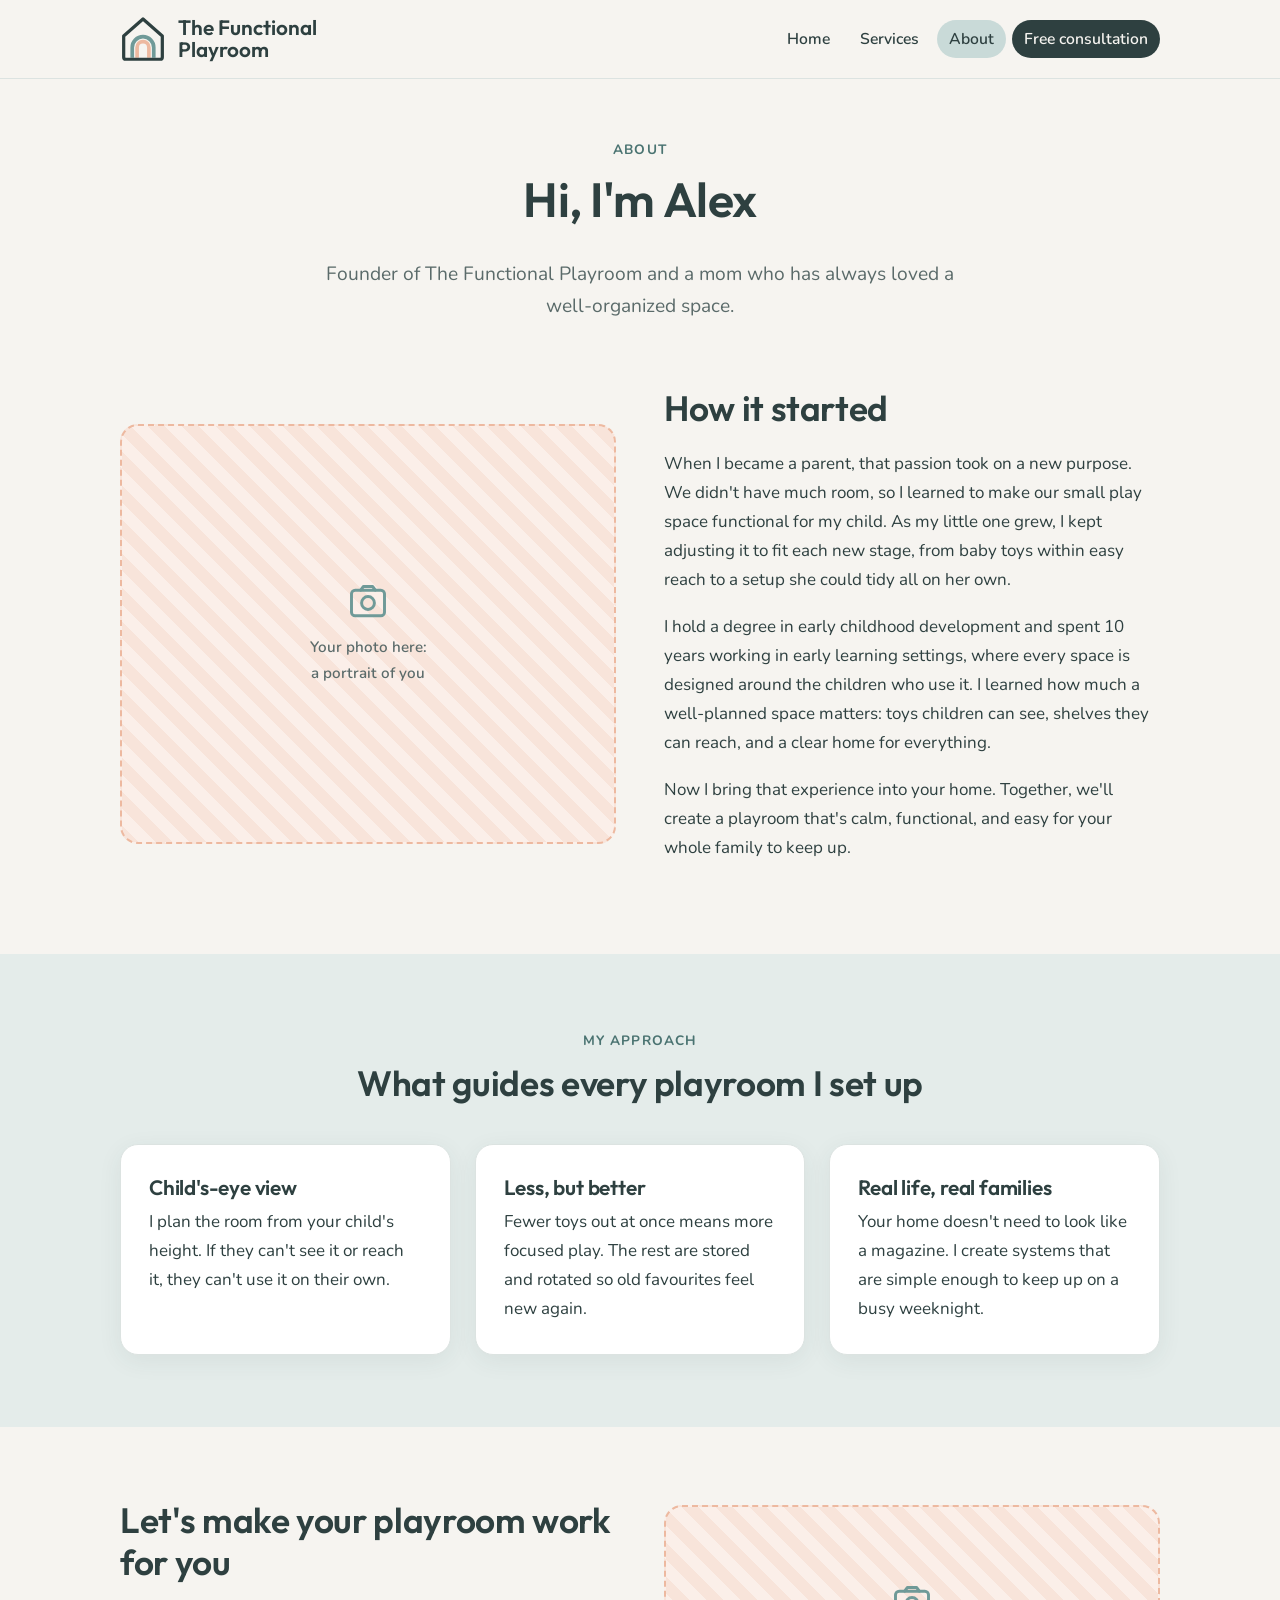
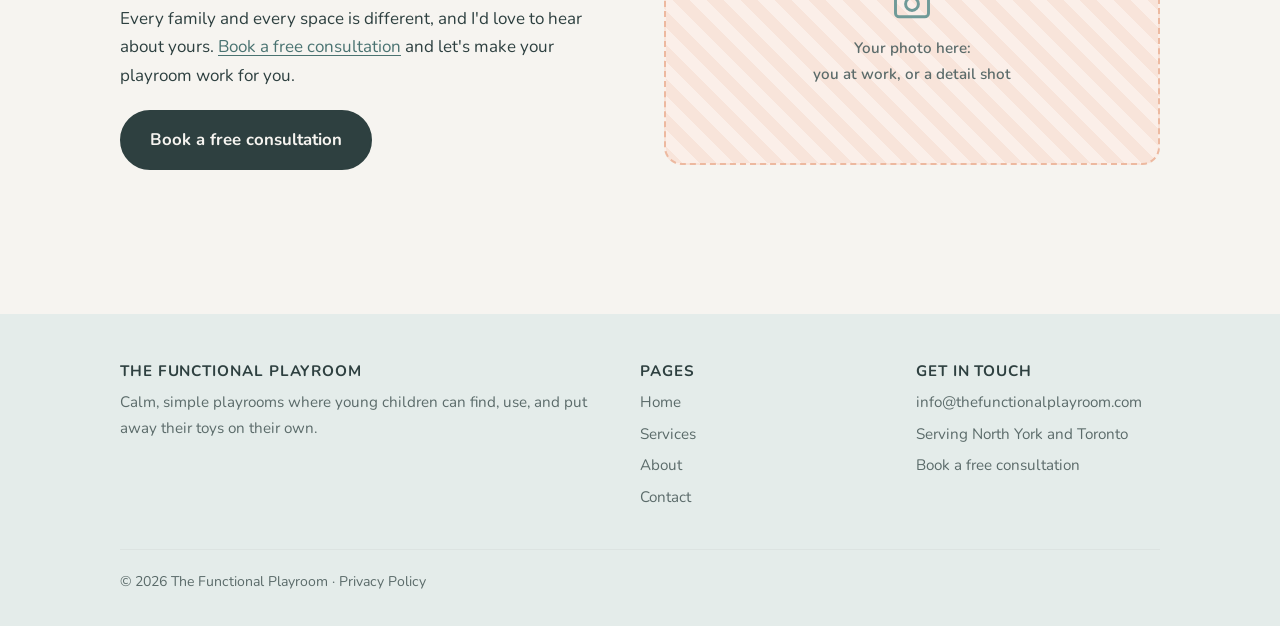
==== commit 253fd6b5: "Add Alex's story to the About page Co-Authored-By: Claude Opus 5.5 <noreply@anthropic.com> Claude-Se" ====
--- a/about.html
+++ b/about.html
@@ -38,8 +38,8 @@
     <section class="page-hero">
       <div class="container">
         <span class="eyebrow">About</span>
-        <h1>Hi, I'm Alex Ellett</h1>
-        <p class="lead">Mom, playroom organizer, and big believer in how capable young children can be when their space is set up for them.</p>
+        <h1>Hi, I'm Alex</h1>
+        <p class="lead">Founder of The Functional Playroom and a mom who has always loved a well-organized space.</p>
       </div>
     </section>
 
@@ -50,10 +50,10 @@
           Your photo here:<br>a portrait of you
         </div>
         <div>
-          <h2>Why I started The Functional Playroom</h2>
-          <p>[Replace this paragraph with your own story. For example: how your own playroom got out of hand, the moment you realized your child could do more on their own, or what made you want to help other families.]</p>
-          <p>I have a background in early childhood development, and I'm a mom. Both have taught me the same thing: young children love to do things for themselves. When toys are easy to see, easy to reach, and have a simple place to go back to, little ones can choose their play and help tidy up with a lot less help from grown-ups.</p>
-          <p>I work with families to create playrooms that are calm, practical, and made for the way your child plays, not just pretty for a photo.</p>
+          <h2>How it started</h2>
+          <p>When I became a parent, that passion took on a new purpose. We didn't have much room, so I learned to make our small play space functional for my child. As my little one grew, I kept adjusting it to fit each new stage, from baby toys within easy reach to a setup she could tidy all on her own.</p>
+          <p>I hold a degree in early childhood development and spent 10 years working in early learning settings, where every space is designed around the children who use it. I learned how much a well-planned space matters: toys children can see, shelves they can reach, and a clear home for everything.</p>
+          <p>Now I bring that experience into your home. Together, we'll create a playroom that's calm, functional, and easy for your whole family to keep up.</p>
         </div>
       </div>
     </section>
@@ -84,10 +84,9 @@
     <section class="section">
       <div class="container grid-2">
         <div>
-          <h2>Working with me</h2>
-          <p>I'm warm, practical, and never judgmental. Every home with young children gets messy, and that's completely normal. My job is to make the everyday a little easier.</p>
-          <p>[Optional: add a sentence about your own family, your community, or what you love about this work.]</p>
-          <a class="btn" href="contact.html">Book your free consultation</a>
+          <h2>Let's make your playroom work for you</h2>
+          <p>Every family and every space is different, and I'd love to hear about yours. <a href="contact.html">Book a free consultation</a> and let's make your playroom work for you.</p>
+          <a class="btn" href="contact.html">Book a free consultation</a>
         </div>
         <!-- PHOTO: you at work, or a detail shot of labels/shelves -->
         <div class="photo-placeholder" role="img" aria-label="Photo coming soon">
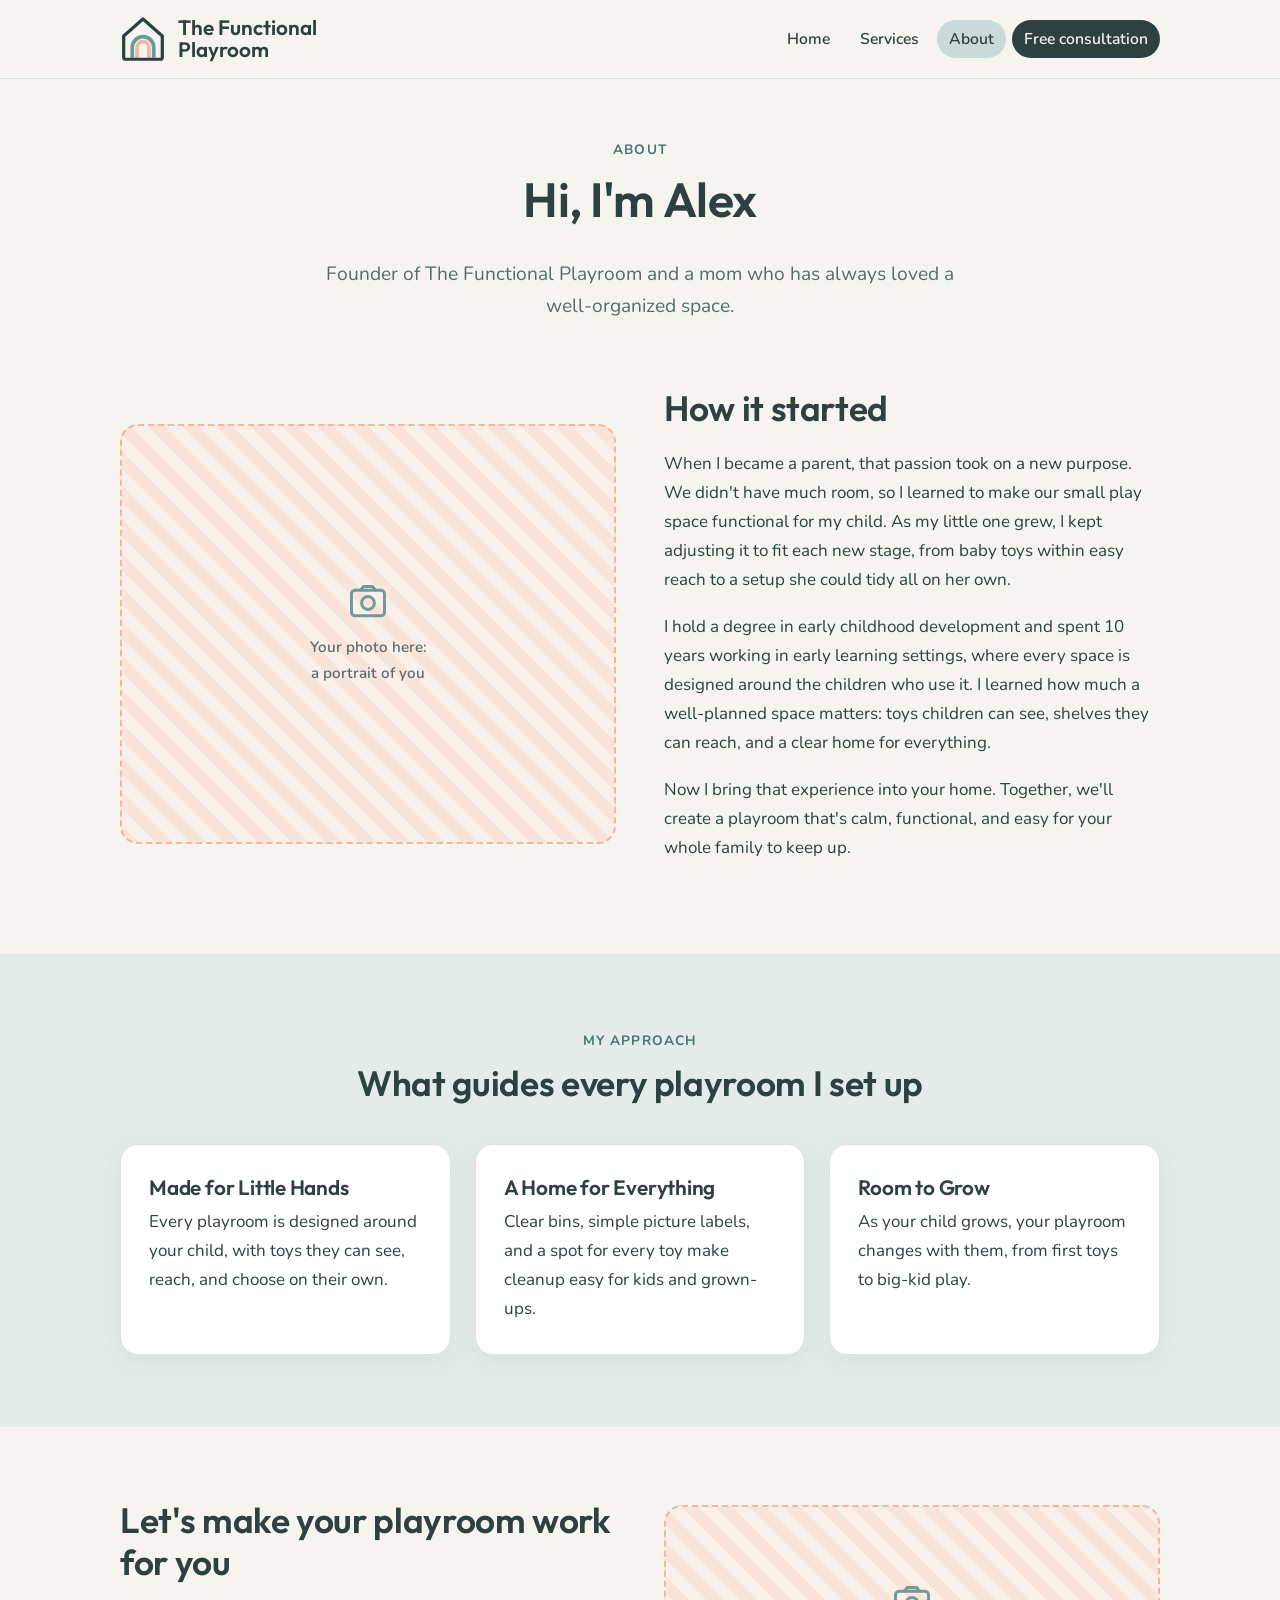
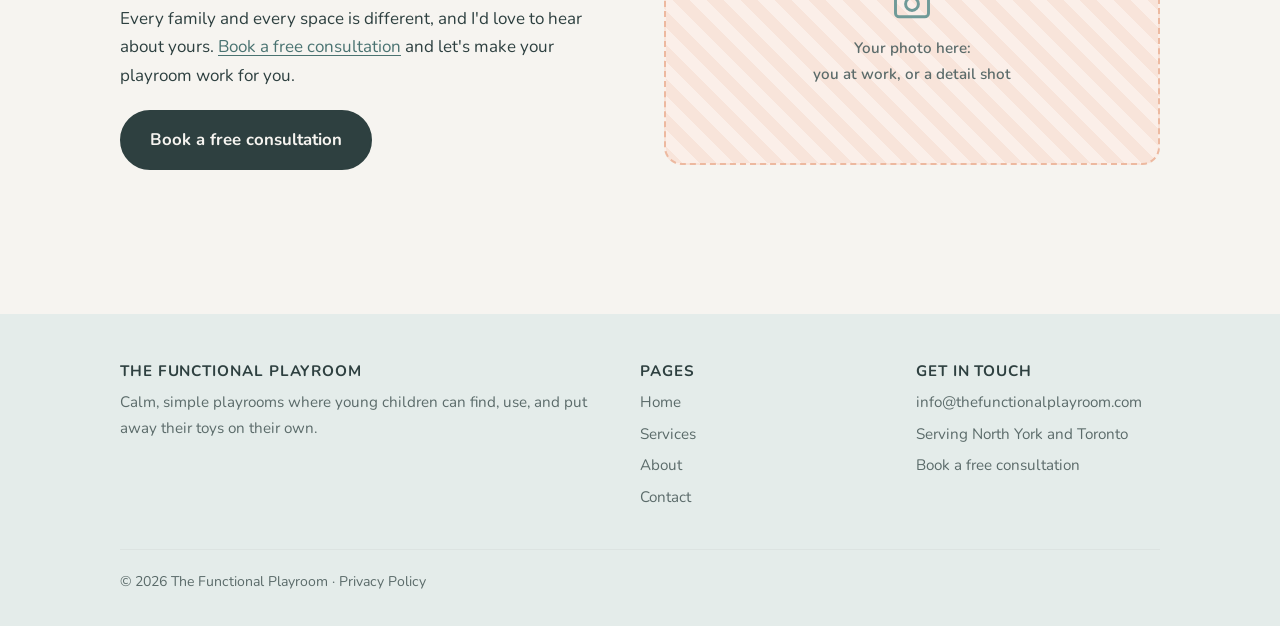
==== commit 70578ac4: "Update About page approach cards Co-Authored-By: Claude Opus 5.5 <noreply@anthropic.com> Claude-Sess" ====
--- a/about.html
+++ b/about.html
@@ -66,16 +66,16 @@
         </div>
         <div class="grid-3">
           <div class="card">
-            <h3>Child's-eye view</h3>
-            <p>I plan the room from your child's height. If they can't see it or reach it, they can't use it on their own.</p>
+            <h3>Made for Little Hands</h3>
+            <p>Every playroom is designed around your child, with toys they can see, reach, and choose on their own.</p>
           </div>
           <div class="card">
-            <h3>Less, but better</h3>
-            <p>Fewer toys out at once means more focused play. The rest are stored and rotated so old favourites feel new again.</p>
+            <h3>A Home for Everything</h3>
+            <p>Clear bins, simple picture labels, and a spot for every toy make cleanup easy for kids and grown-ups.</p>
           </div>
           <div class="card">
-            <h3>Real life, real families</h3>
-            <p>Your home doesn't need to look like a magazine. I create systems that are simple enough to keep up on a busy weeknight.</p>
+            <h3>Room to Grow</h3>
+            <p>As your child grows, your playroom changes with them, from first toys to big-kid play.</p>
           </div>
         </div>
       </div>
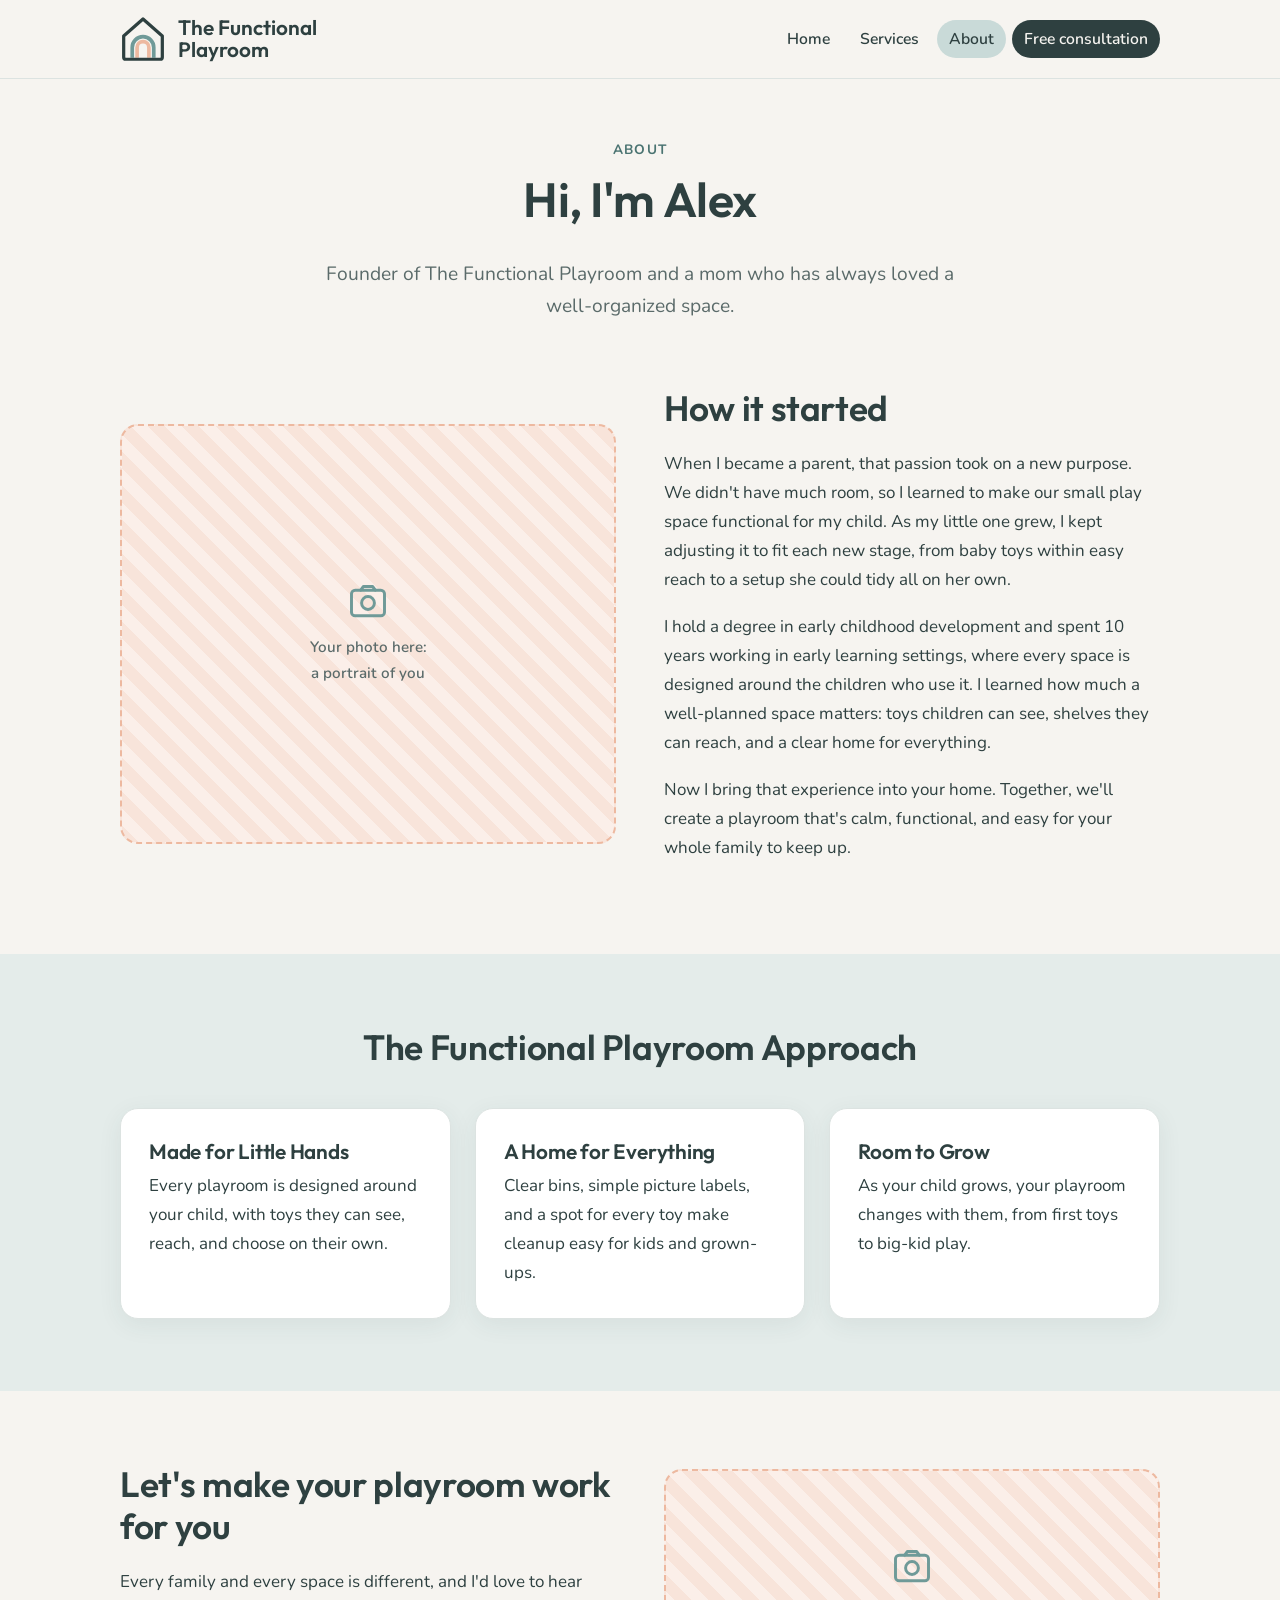
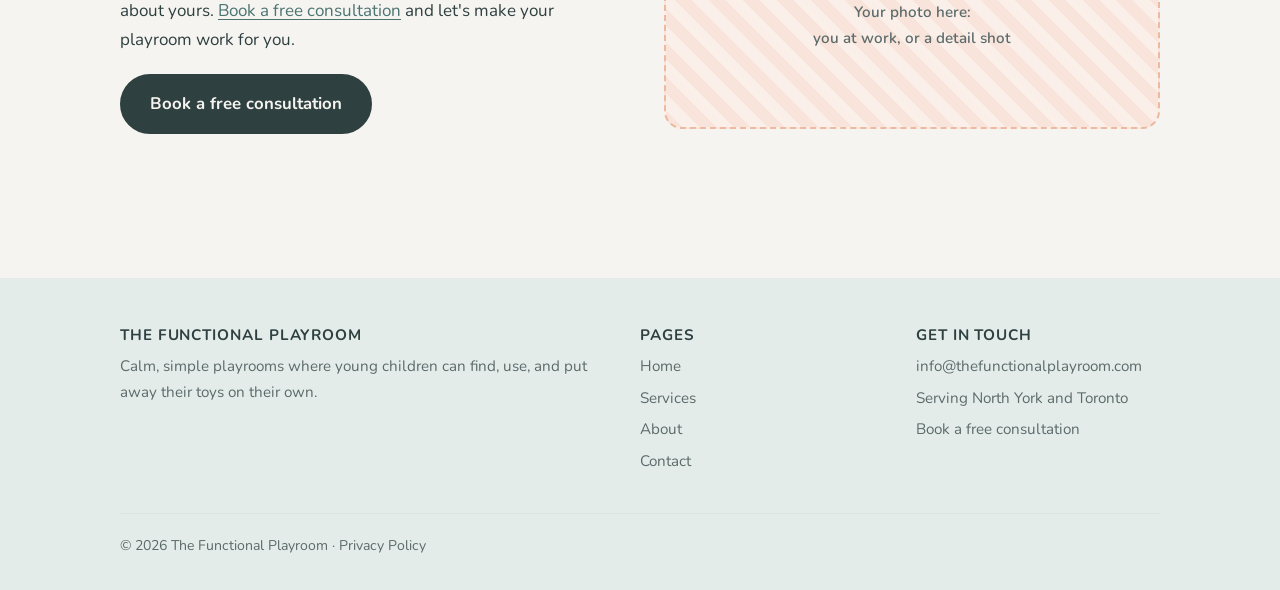
==== commit fd746dba: "Rename About page approach heading Co-Authored-By: Claude Opus 5.5 <noreply@anthropic.com> Claude-Se" ====
--- a/about.html
+++ b/about.html
@@ -61,8 +61,7 @@
     <section class="section section-soft">
       <div class="container">
         <div class="section-intro">
-          <span class="eyebrow">My approach</span>
-          <h2>What guides every playroom I set up</h2>
+          <h2>The Functional Playroom Approach</h2>
         </div>
         <div class="grid-3">
           <div class="card">
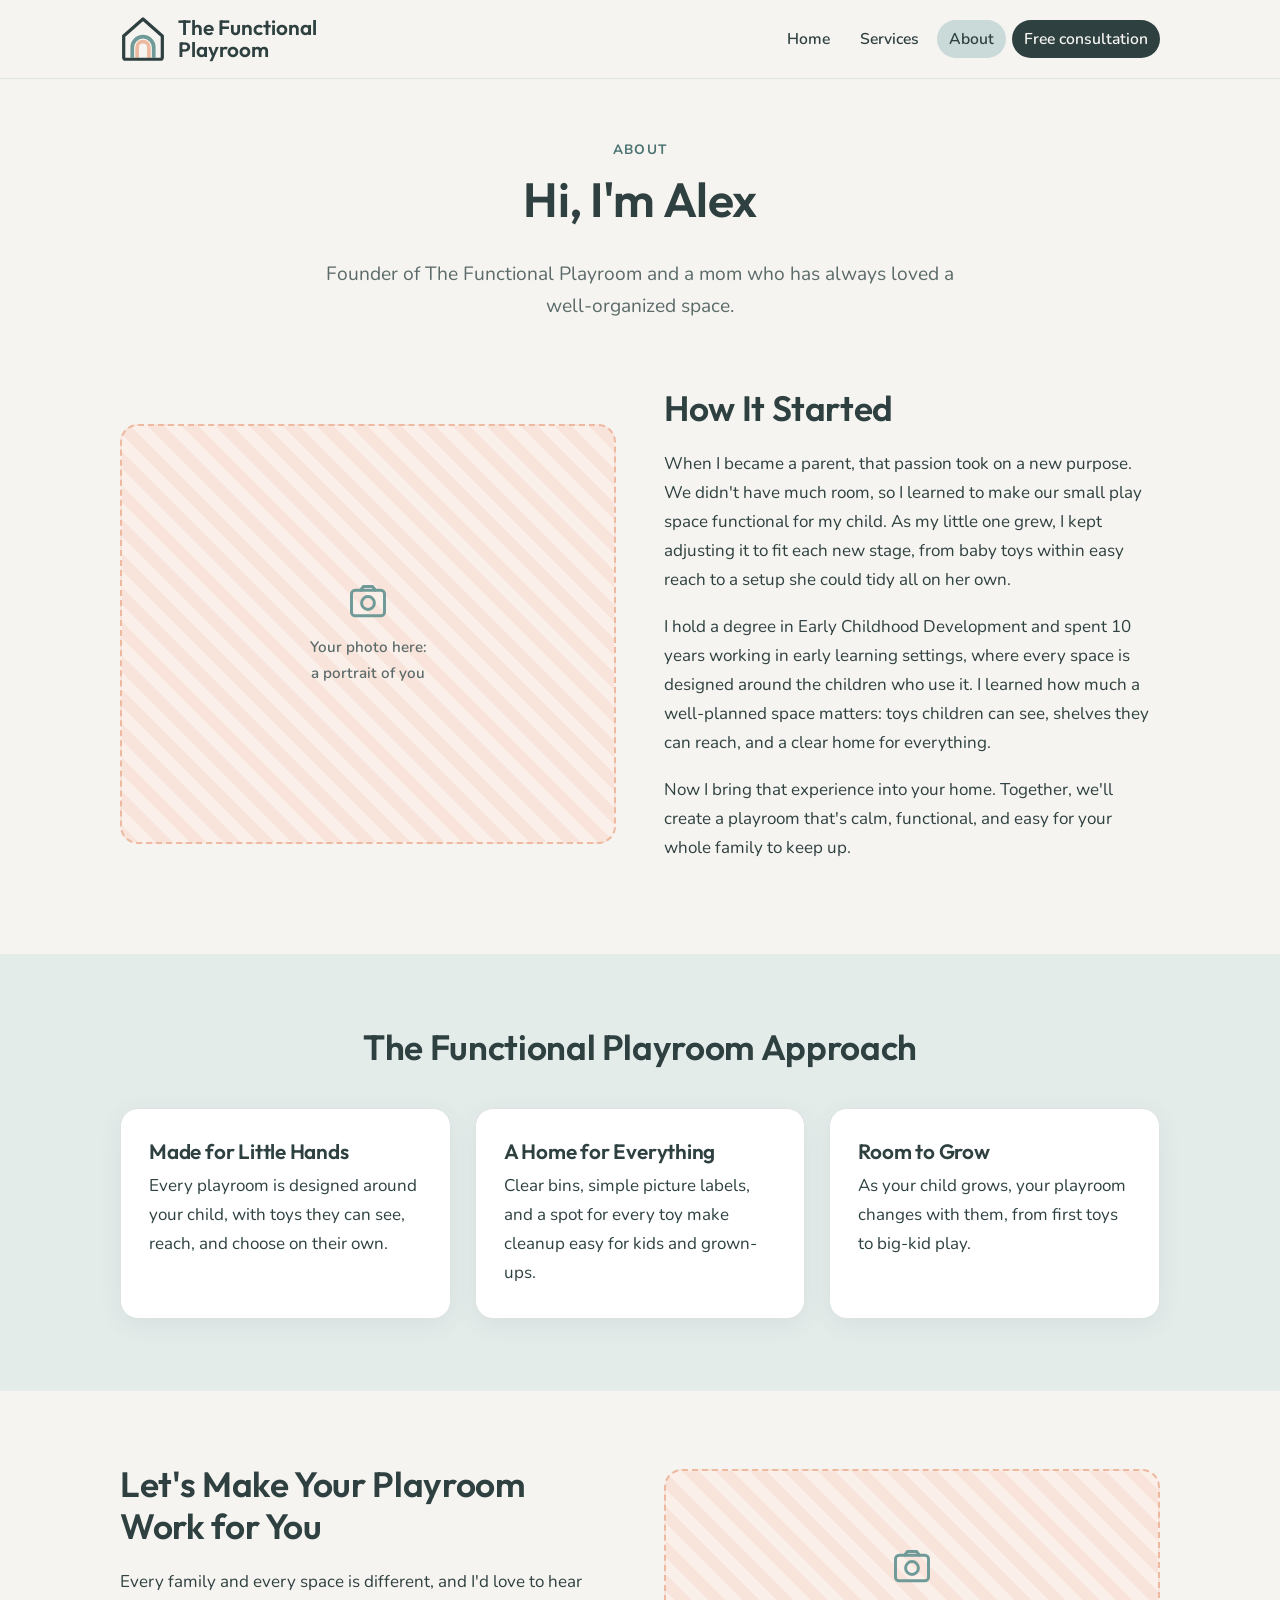
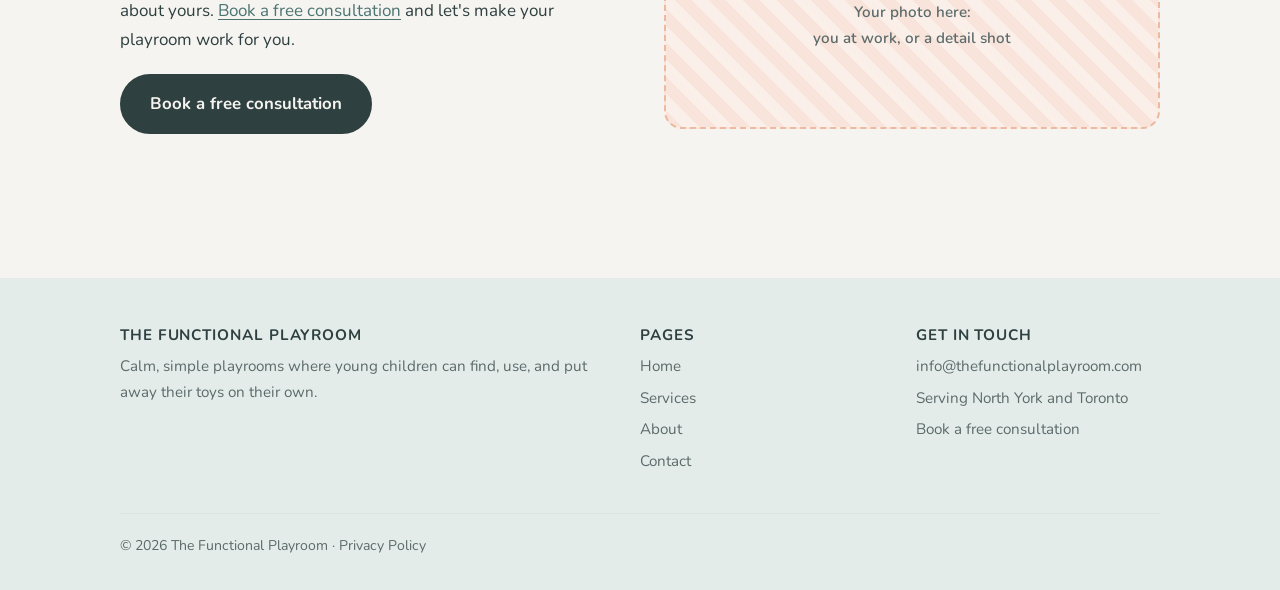
==== commit 9f68dc4f: "Use title case for headings and capitalize Early Childhood Development Co-Authored-By: Claude Opus 5" ====
--- a/about.html
+++ b/about.html
@@ -4,7 +4,7 @@
   <meta charset="UTF-8">
   <meta name="viewport" content="width=device-width, initial-scale=1">
   <title>About | The Functional Playroom</title>
-  <meta name="description" content="Meet the mom behind The Functional Playroom, with a background in early childhood development.">
+  <meta name="description" content="Meet the mom behind The Functional Playroom, with a background in Early Childhood Development.">
   <link rel="preconnect" href="https://fonts.googleapis.com">
   <link rel="preconnect" href="https://fonts.gstatic.com" crossorigin>
   <link href="https://fonts.googleapis.com/css2?family=Outfit:wght@500;600&family=Nunito:wght@400;600;700&display=swap" rel="stylesheet">
@@ -50,9 +50,9 @@
           Your photo here:<br>a portrait of you
         </div>
         <div>
-          <h2>How it started</h2>
+          <h2>How It Started</h2>
           <p>When I became a parent, that passion took on a new purpose. We didn't have much room, so I learned to make our small play space functional for my child. As my little one grew, I kept adjusting it to fit each new stage, from baby toys within easy reach to a setup she could tidy all on her own.</p>
-          <p>I hold a degree in early childhood development and spent 10 years working in early learning settings, where every space is designed around the children who use it. I learned how much a well-planned space matters: toys children can see, shelves they can reach, and a clear home for everything.</p>
+          <p>I hold a degree in Early Childhood Development and spent 10 years working in early learning settings, where every space is designed around the children who use it. I learned how much a well-planned space matters: toys children can see, shelves they can reach, and a clear home for everything.</p>
           <p>Now I bring that experience into your home. Together, we'll create a playroom that's calm, functional, and easy for your whole family to keep up.</p>
         </div>
       </div>
@@ -83,7 +83,7 @@
     <section class="section">
       <div class="container grid-2">
         <div>
-          <h2>Let's make your playroom work for you</h2>
+          <h2>Let's Make Your Playroom Work for You</h2>
           <p>Every family and every space is different, and I'd love to hear about yours. <a href="contact.html">Book a free consultation</a> and let's make your playroom work for you.</p>
           <a class="btn" href="contact.html">Book a free consultation</a>
         </div>
@@ -114,7 +114,7 @@
           </ul>
         </div>
         <div>
-          <h3>Get in touch</h3>
+          <h3>Get in Touch</h3>
           <ul>
             <li><a href="mailto:info@thefunctionalplayroom.com">info@thefunctionalplayroom.com</a></li>
             <li>Serving North York and Toronto</li>
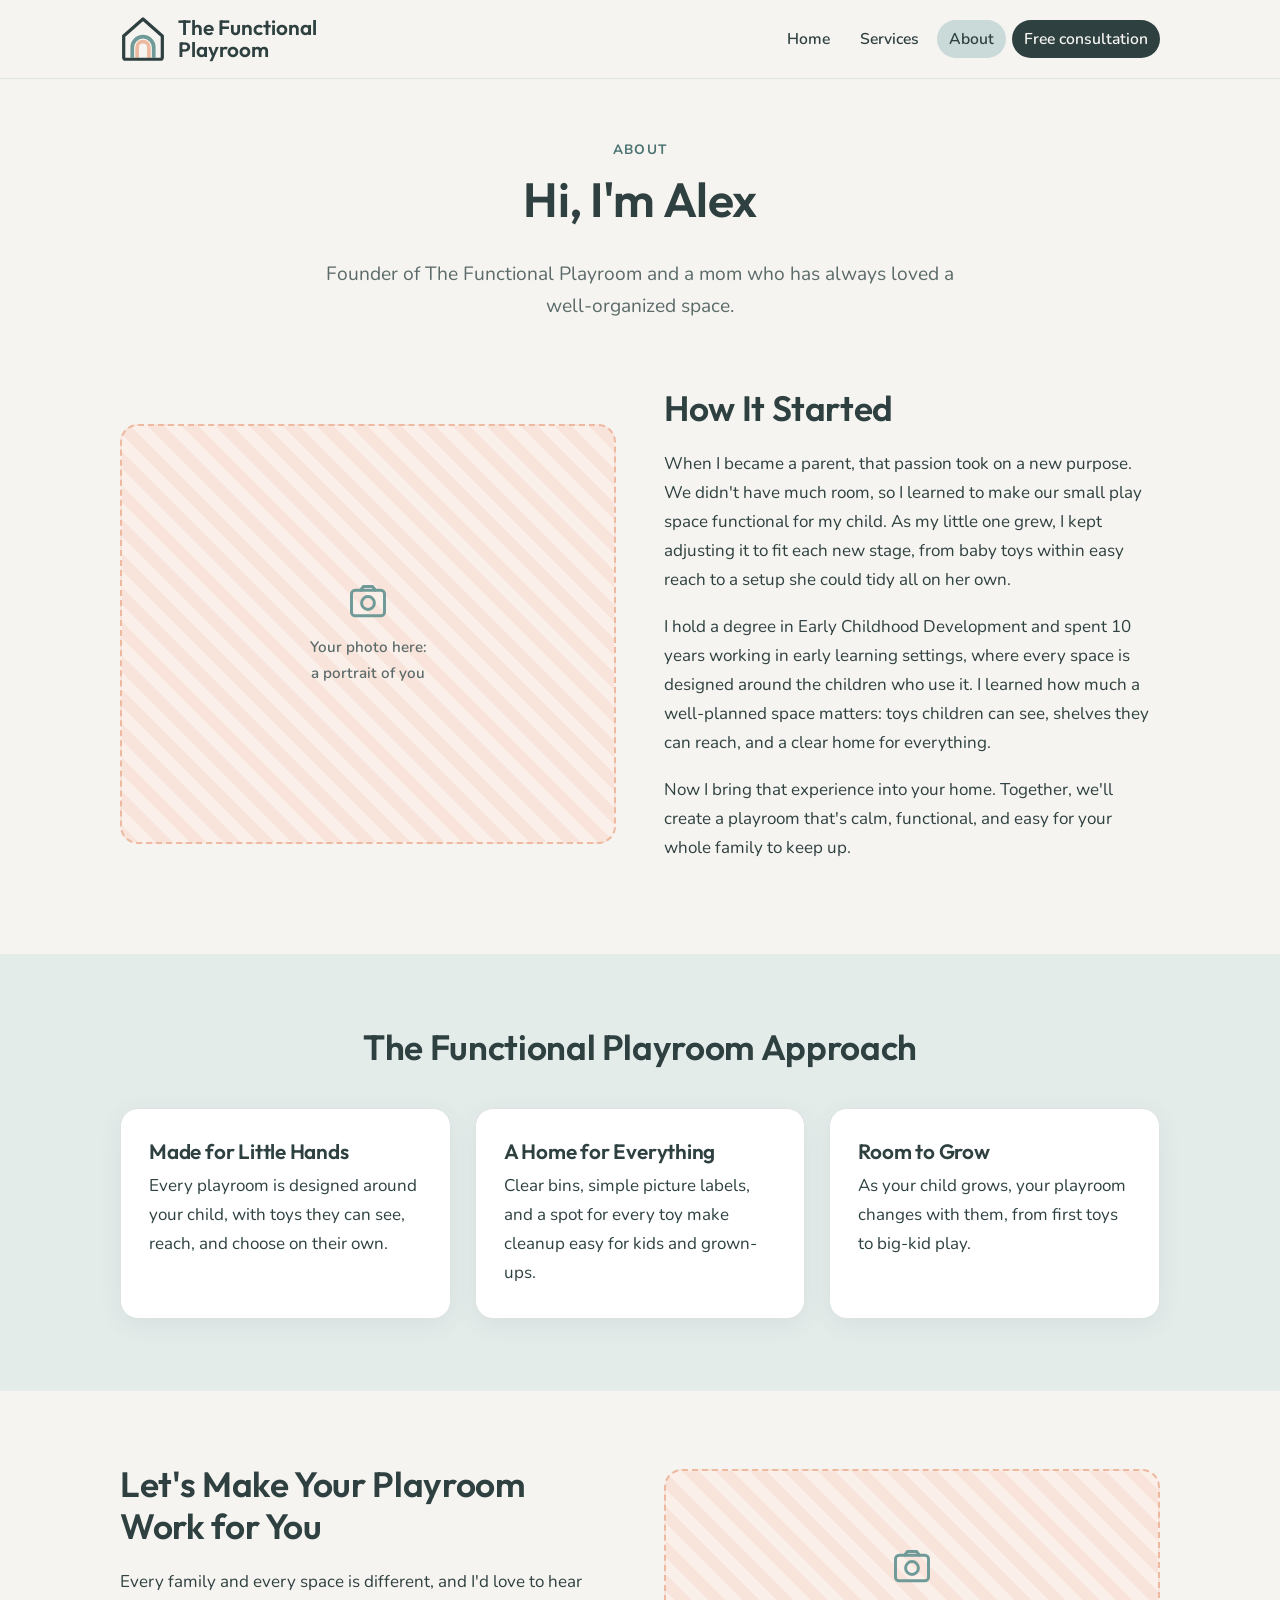
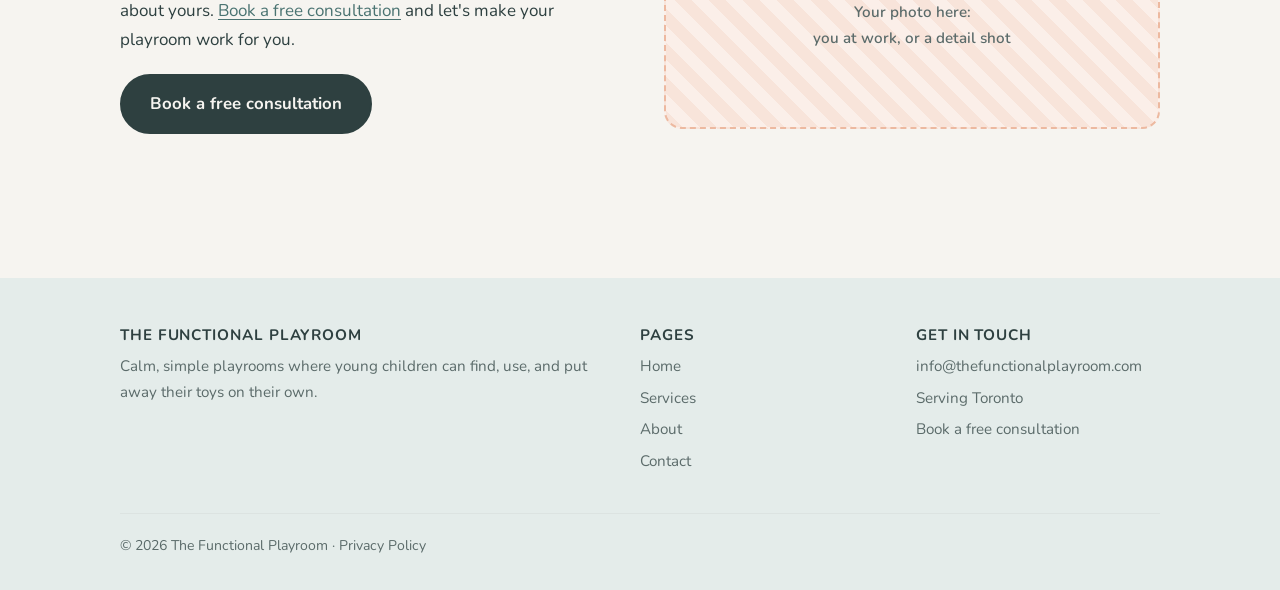
==== commit e6b825e8: "Change service area to Toronto and add location note to FAQ Co-Authored-By: Claude Opus 5.5 <noreply" ====
--- a/about.html
+++ b/about.html
@@ -117,7 +117,7 @@
           <h3>Get in Touch</h3>
           <ul>
             <li><a href="mailto:info@thefunctionalplayroom.com">info@thefunctionalplayroom.com</a></li>
-            <li>Serving North York and Toronto</li>
+            <li>Serving Toronto</li>
             <li><a href="contact.html">Book a free consultation</a></li>
           </ul>
         </div>
